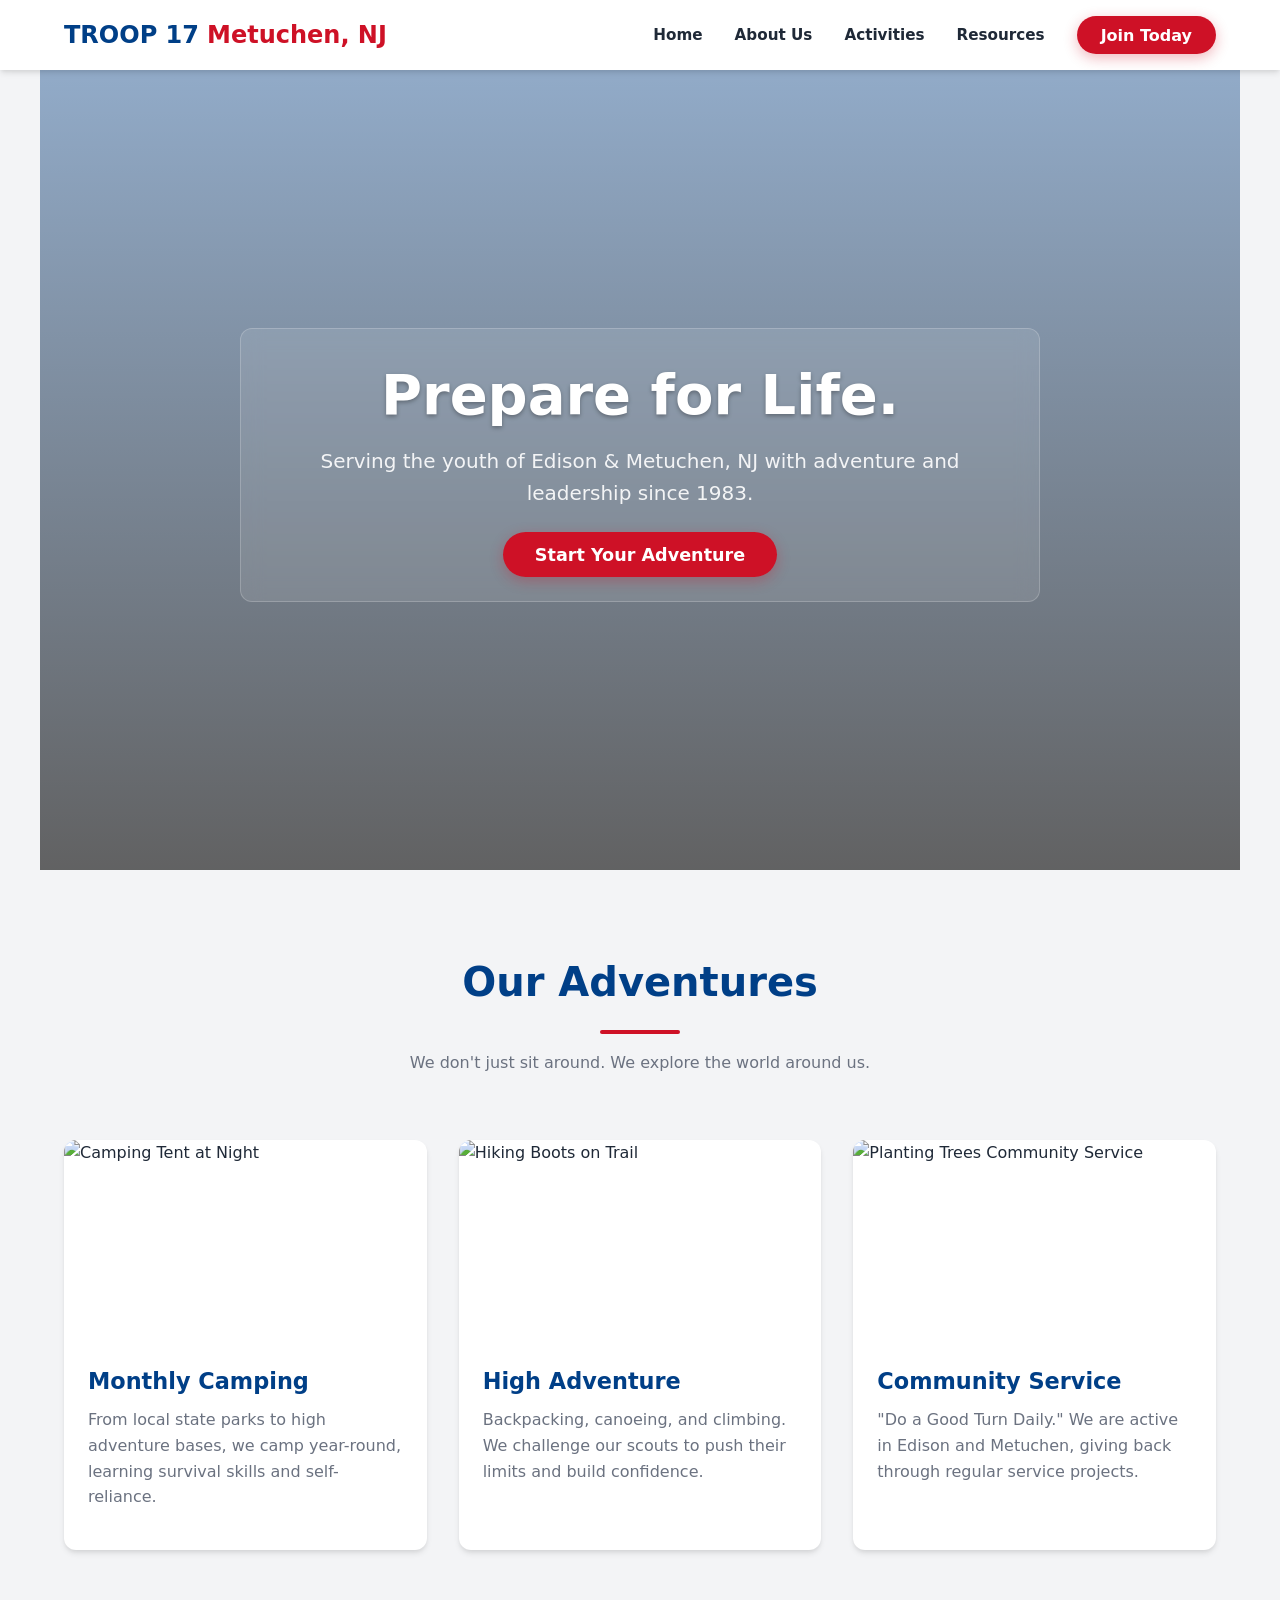
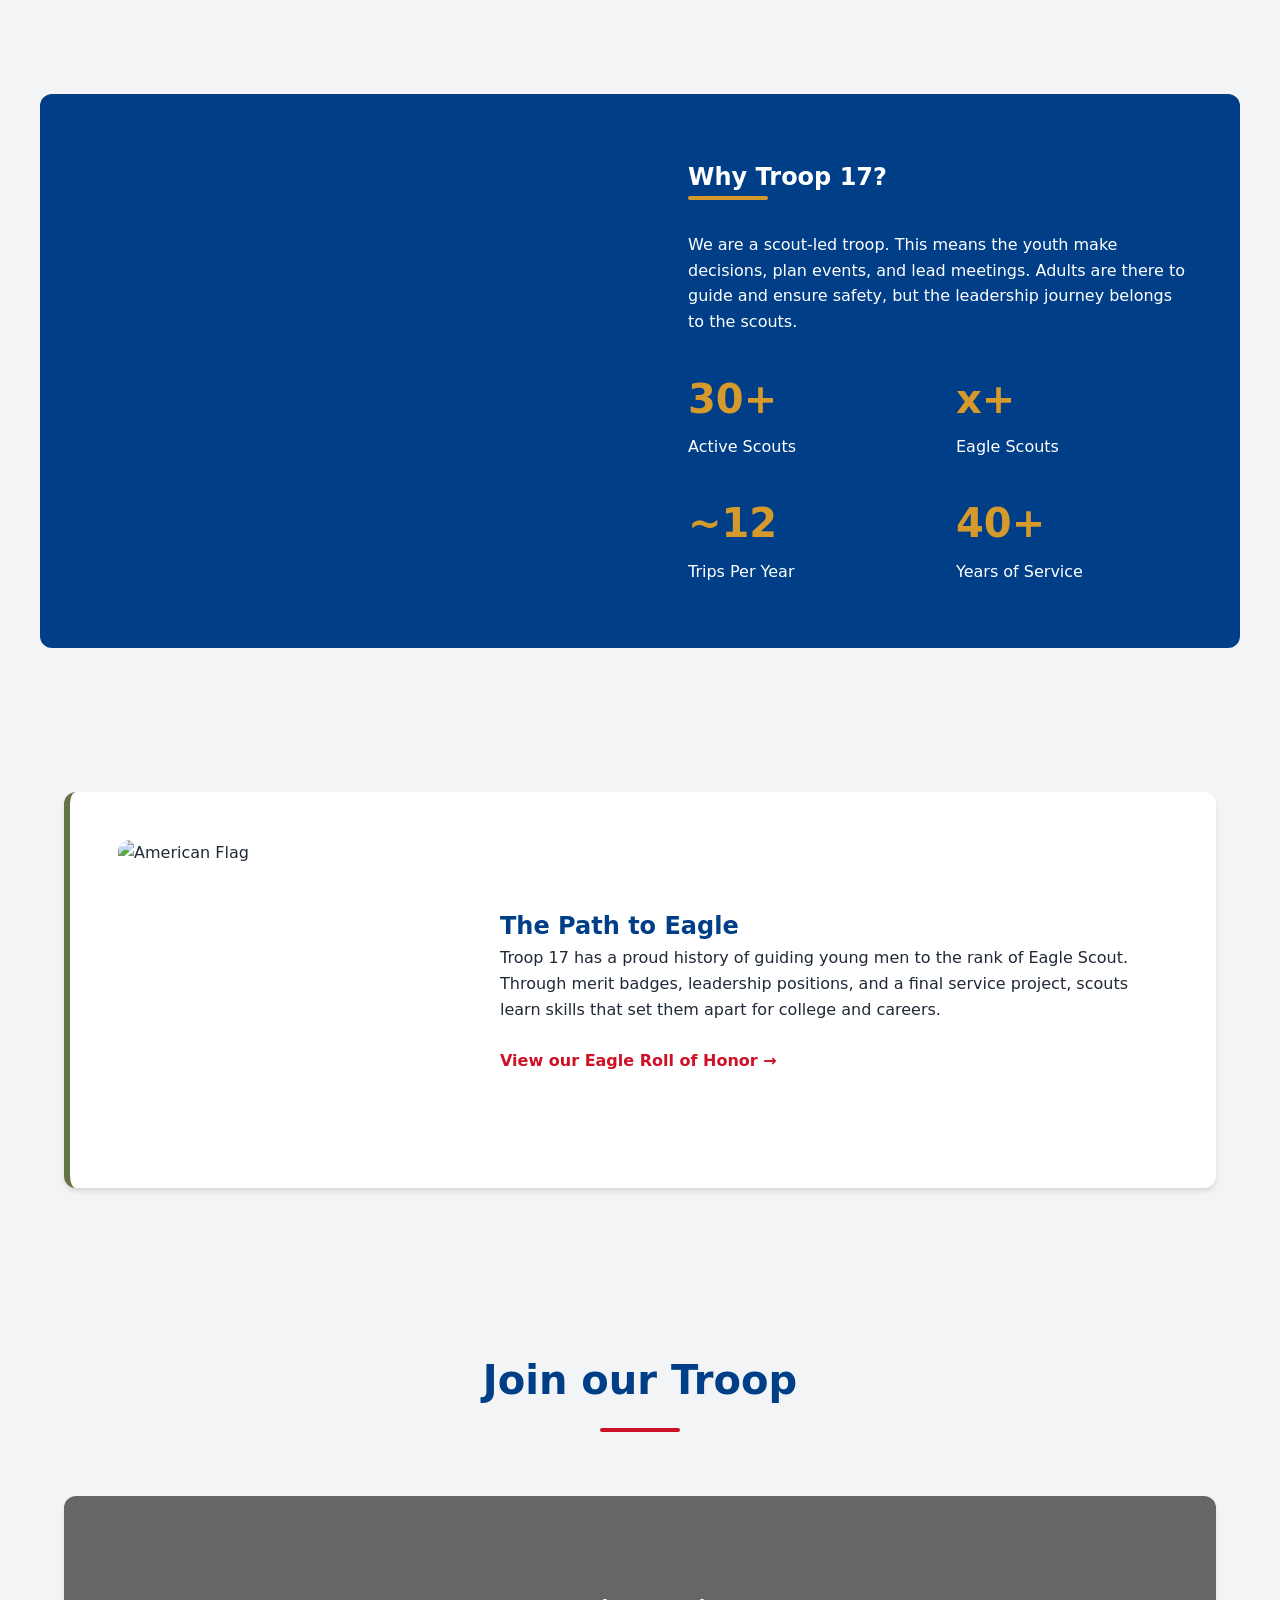
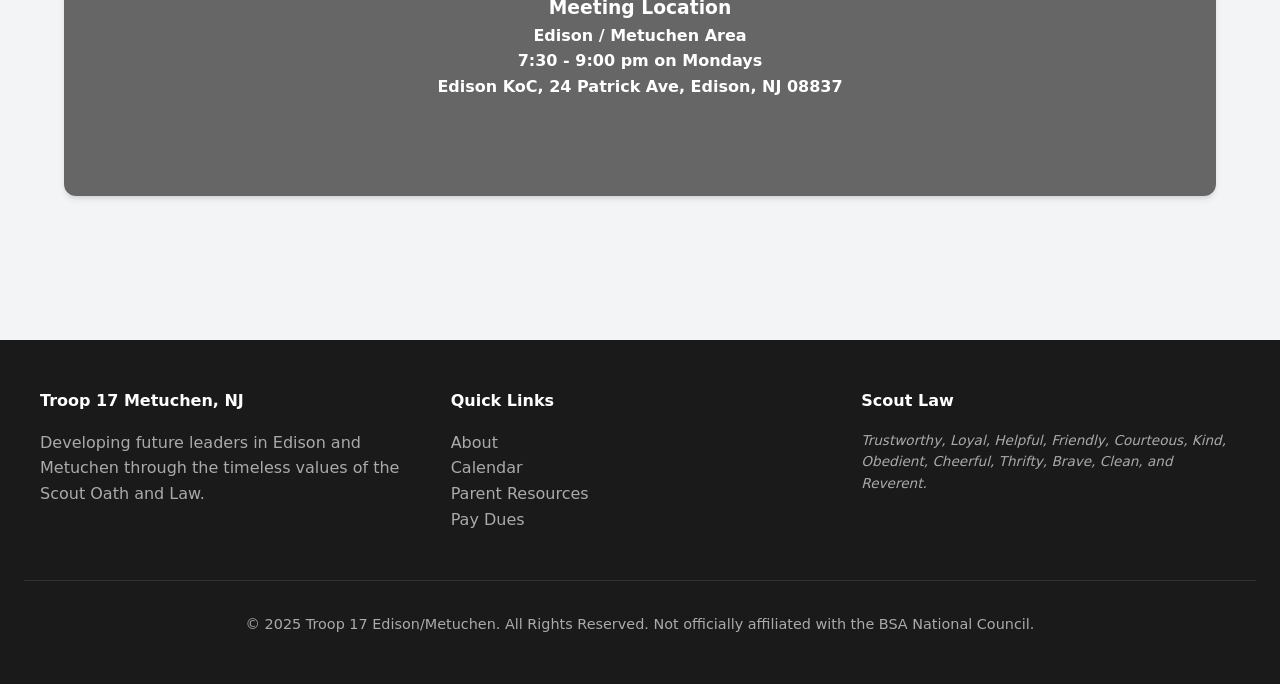
==== index.html @ 7ee34cc2 "Update index.html" ====
<!DOCTYPE html>
<html lang="en">
<head>
    <meta charset="UTF-8">
    <meta name="viewport" content="width=device-width, initial-scale=1.0">
    <title>Troop 17 Edison/Metuchen | Scouts BSA</title>
    <style>
        /* --- CSS VARIABLES & THEME --- */
        :root {
            --bsa-red: #CE1126;
            --bsa-navy: #003F87;
            --bsa-olive: #657246;
            --bsa-gold: #D69A2C;
            --text-dark: #1f2937;
            --text-light: #6b7280;
            --bg-light: #f3f4f6;
            --white: #ffffff;
            --shadow: 0 4px 6px -1px rgba(0, 0, 0, 0.1), 0 2px 4px -1px rgba(0, 0, 0, 0.06);
            --radius: 0.75rem;
        }

        /* --- RESET & BASE STYLES --- */
        * {
            margin: 0;
            padding: 0;
            box-sizing: border-box;
        }

        body {
            font-family: 'Segoe UI', system-ui, -apple-system, sans-serif;
            line-height: 1.6;
            color: var(--text-dark);
            background-color: var(--bg-light);
            scroll-behavior: smooth;
        }

        a { text-decoration: none; color: inherit; transition: 0.3s; }
        ul { list-style: none; }
        img { width: 100%; display: block; object-fit: cover; }

        /* --- NAVIGATION --- */
        header {
            background-color: var(--white);
            box-shadow: var(--shadow);
            position: fixed;
            width: 100%;
            top: 0;
            z-index: 1000;
        }

        .navbar {
            max-width: 1200px;
            margin: 0 auto;
            padding: 1rem 1.5rem;
            display: flex;
            justify-content: space-between;
            align-items: center;
        }

        .logo {
            font-size: 1.5rem;
            font-weight: 800;
            color: var(--bsa-navy);
            display: flex;
            align-items: center;
            gap: 0.5rem;
        }

        .logo span { color: var(--bsa-red); }

        .nav-menu {
            display: flex;
            gap: 2rem;
            align-items: center;
        }

        .nav-link {
            font-weight: 600;
            color: var(--text-dark);
            font-size: 0.95rem;
        }

        .nav-link:hover { color: var(--bsa-red); }

        .btn-primary {
            background-color: var(--bsa-red);
            color: white;
            padding: 0.6rem 1.5rem;
            border-radius: 50px;
            font-weight: 600;
            box-shadow: 0 4px 14px rgba(206, 17, 38, 0.3);
        }

        .btn-primary:hover {
            background-color: #a30d1e;
            transform: translateY(-2px);
        }

        .hamburger {
            display: none;
            cursor: pointer;
        }

        .bar {
            display: block;
            width: 25px;
            height: 3px;
            margin: 5px auto;
            background-color: var(--text-dark);
            transition: all 0.3s ease-in-out;
        }

        /* --- HERO SECTION --- */
        .hero {
            position: relative;
            height: 90vh;
            min-height: 600px;
            /* High quality Unsplash image: Camping/Outdoors */
            background: linear-gradient(rgba(0, 63, 135, 0.4), rgba(0, 0, 0, 0.6)), url('https://images.unsplash.com/photo-1478131143081-80f7f84ca84d?ixlib=rb-4.0.3&auto=format&fit=crop&w=2070&q=80');
            background-size: cover;
            background-position: center;
            display: flex;
            align-items: center;
            justify-content: center;
            text-align: center;
            color: white;
            margin-top: 60px;
        }

        .hero-content {
            max-width: 800px;
            padding: 2rem;
            /* Glassmorphism effect */
            background: rgba(255, 255, 255, 0.1);
            backdrop-filter: blur(10px);
            border-radius: var(--radius);
            border: 1px solid rgba(255, 255, 255, 0.2);
        }

        .hero-title {
            font-size: 3.5rem;
            font-weight: 800;
            margin-bottom: 1rem;
            line-height: 1.2;
            text-shadow: 0 2px 4px rgba(0,0,0,0.3);
        }

        .hero-subtitle {
            font-size: 1.25rem;
            margin-bottom: 2rem;
            opacity: 0.9;
        }

        /* --- SECTIONS GENERAL --- */
        section {
            padding: 5rem 1.5rem;
            max-width: 1200px;
            margin: 0 auto;
        }

        .section-header {
            text-align: center;
            margin-bottom: 4rem;
        }

        .section-header h2 {
            font-size: 2.5rem;
            color: var(--bsa-navy);
            margin-bottom: 1rem;
        }

        .divider {
            height: 4px;
            width: 80px;
            background: var(--bsa-red);
            margin: 0 auto;
            border-radius: 2px;
        }

        /* --- THREE PILLARS (Grid with Images) --- */
        .pillars-grid {
            display: grid;
            grid-template-columns: repeat(auto-fit, minmax(300px, 1fr));
            gap: 2rem;
        }

        .card {
            background: var(--white);
            border-radius: var(--radius);
            overflow: hidden;
            box-shadow: var(--shadow);
            transition: transform 0.3s ease;
            height: 100%;
            display: flex;
            flex-direction: column;
        }

        .card:hover {
            transform: translateY(-5px);
            box-shadow: 0 10px 15px -3px rgba(0, 0, 0, 0.1);
        }

        .card-image {
            height: 200px;
            overflow: hidden;
        }

        .card-image img {
            transition: transform 0.5s ease;
        }

        .card:hover .card-image img {
            transform: scale(1.05);
        }

        .card-content {
            padding: 1.5rem;
            flex-grow: 1;
            display: flex;
            flex-direction: column;
        }

        .card h3 {
            color: var(--bsa-navy);
            margin-bottom: 0.5rem;
            font-size: 1.4rem;
        }

        .card p {
            color: var(--text-light);
            margin-bottom: 1rem;
        }

        /* --- ABOUT / STATS SECTION --- */
        .about-section {
            background-color: var(--bsa-navy);
            color: white;
            border-radius: var(--radius);
            margin: 4rem auto;
            overflow: hidden;
            display: grid;
            grid-template-columns: 1fr 1fr;
        }

        .about-content {
            padding: 4rem 3rem;
            display: flex;
            flex-direction: column;
            justify-content: center;
        }

        .about-image {
            /* Image: Scouts Group/Hiking */
            background: url('https://images.unsplash.com/photo-1517164850305-99a3e65bb47e?ixlib=rb-4.0.3&auto=format&fit=crop&w=1000&q=80') center/cover;
            min-height: 400px;
        }

        .stat-grid {
            display: grid;
            grid-template-columns: 1fr 1fr;
            gap: 2rem;
            margin-top: 2rem;
        }

        .stat-item h4 {
            font-size: 2.5rem;
            color: var(--bsa-gold);
            margin-bottom: 0.2rem;
        }

        /* --- EAGLE SCOUT & RANK --- */
        .rank-container {
            display: grid;
            grid-template-columns: 1fr 2fr;
            gap: 3rem;
            align-items: center;
            background: white;
            padding: 3rem;
            border-radius: var(--radius);
            box-shadow: var(--shadow);
            border-left: 6px solid var(--bsa-olive);
        }

        .rank-icon img {
            /* Image: American Flag / Badge context */
            width: 100%;
            height: 300px;
            border-radius: var(--radius);
            object-fit: cover;
        }

        /* --- CONTACT SECTION --- */
        .contact-wrapper {
            background: white;
            border-radius: var(--radius);
            box-shadow: var(--shadow);
            overflow: hidden;
        }

        .contact-map {
            width: 100%;
            height: 300px;
            background-color: #ddd;
            display: flex;
            align-items: center;
            justify-content: center;
            color: #666;
            font-weight: bold;
            background: url('https://images.unsplash.com/photo-1524661135-423995f22d0b?ixlib=rb-4.0.3&auto=format&fit=crop&w=1774&q=80') center/cover;
            position: relative;
        }
        
        .map-overlay {
            background: rgba(0,0,0,0.6);
            width: 100%;
            height: 100%;
            display: flex;
            align-items: center;
            justify-content: center;
            color: white;
            flex-direction: column;
        }

        .contact-form {
            padding: 3rem;
        }

        .form-group {
            margin-bottom: 1.5rem;
        }

        .form-group label {
            display: block;
            margin-bottom: 0.5rem;
            font-weight: 600;
        }

        .form-control {
            width: 100%;
            padding: 0.8rem;
            border: 1px solid #ddd;
            border-radius: 6px;
            font-size: 1rem;
        }

        /* --- FOOTER --- */
        footer {
            background-color: #1a1a1a;
            color: #aaa;
            padding: 3rem 1.5rem;
            margin-top: 4rem;
        }

        .footer-content {
            max-width: 1200px;
            margin: 0 auto;
            display: grid;
            grid-template-columns: repeat(auto-fit, minmax(200px, 1fr));
            gap: 2rem;
        }

        .footer-col h4 {
            color: white;
            margin-bottom: 1rem;
        }

        .footer-bottom {
            text-align: center;
            margin-top: 3rem;
            padding-top: 2rem;
            border-top: 1px solid #333;
            font-size: 0.9rem;
        }

        /* --- RESPONSIVE --- */
        @media (max-width: 768px) {
            .hamburger { display: block; z-index: 1001; }
            .hamburger.active .bar:nth-child(2) { opacity: 0; }
            .hamburger.active .bar:nth-child(1) { transform: translateY(8px) rotate(45deg); }
            .hamburger.active .bar:nth-child(3) { transform: translateY(-8px) rotate(-45deg); }

            .nav-menu {
                position: fixed;
                left: -100%;
                top: 0;
                flex-direction: column;
                background-color: white;
                width: 100%;
                height: 100vh;
                padding-top: 5rem;
                transition: 0.3s;
                box-shadow: 0 0 10px rgba(0,0,0,0.1);
            }

            .nav-menu.active { left: 0; }
            
            .hero-title { font-size: 2.5rem; }
            .about-section { grid-template-columns: 1fr; }
            .about-image { height: 250px; min-height: auto; }
            .rank-container { grid-template-columns: 1fr; }
            .rank-icon img { height: 200px; }
        }
    </style>
</head>
<body>

    <!-- NAVIGATION -->
    <header>
        <nav class="navbar">
            <a href="#" class="logo">TROOP 17 <span>Metuchen, NJ</span></a>
            
            <ul class="nav-menu">
                <li><a href="#home" class="nav-link">Home</a></li>
                <li><a href="#about" class="nav-link">About Us</a></li>
                <li><a href="#activities" class="nav-link">Activities</a></li>
                <li><a href="#resources" class="nav-link">Resources</a></li>
                <li><a href="#contact" class="btn-primary">Join Today</a></li>
            </ul>

            <div class="hamburger">
                <span class="bar"></span>
                <span class="bar"></span>
                <span class="bar"></span>
            </div>
        </nav>
    </header>

    <!-- HERO SECTION -->
    <section id="home" class="hero">
        <div class="hero-content">
            <h1 class="hero-title">Prepare for Life.</h1>
            <p class="hero-subtitle">Serving the youth of Edison & Metuchen, NJ with adventure and leadership since 1983.</p>
            <a href="#contact" class="btn-primary" style="font-size: 1.1rem; padding: 0.8rem 2rem;">Start Your Adventure</a>
        </div>
    </section>

    <!-- WHAT WE DO (Cards with Real Images) -->
    <section id="activities">
        <div class="section-header">
            <h2>Our Adventures</h2>
            <div class="divider"></div>
            <p style="margin-top: 1rem; color: var(--text-light);">We don't just sit around. We explore the world around us.</p>
        </div>

        <div class="pillars-grid">
            <!-- Card 1: Camping -->
            <div class="card">
                <div class="card-image">
                    <img src="https://images.unsplash.com/photo-1523987355523-c7b5b0dd90a7?ixlib=rb-4.0.3&auto=format&fit=crop&w=800&q=80" alt="Camping Tent at Night">
                </div>
                <div class="card-content">
                    <h3>Monthly Camping</h3>
                    <p>From local state parks to high adventure bases, we camp year-round, learning survival skills and self-reliance.</p>
                </div>
            </div>

            <!-- Card 2: Hiking/Outdoors -->
            <div class="card">
                <div class="card-image">
                    <img src="https://images.unsplash.com/photo-1551632811-561732d1e306?ixlib=rb-4.0.3&auto=format&fit=crop&w=800&q=80" alt="Hiking Boots on Trail">
                </div>
                <div class="card-content">
                    <h3>High Adventure</h3>
                    <p>Backpacking, canoeing, and climbing. We challenge our scouts to push their limits and build confidence.</p>
                </div>
            </div>

            <!-- Card 3: Service -->
            <div class="card">
                <div class="card-image">
                    <img src="https://images.unsplash.com/photo-1593113598332-cd288d649433?ixlib=rb-4.0.3&auto=format&fit=crop&w=800&q=80" alt="Planting Trees Community Service">
                </div>
                <div class="card-content">
                    <h3>Community Service</h3>
                    <p>"Do a Good Turn Daily." We are active in Edison and Metuchen, giving back through regular service projects.</p>
                </div>
            </div>
        </div>
    </section>

    <!-- ABOUT / STATS -->
    <section id="about" style="padding: 0;">
        <div class="about-section">
            <div class="about-image"></div>
            <div class="about-content">
                <h2>Why Troop 17?</h2>
                <div class="divider" style="margin: 0 0 2rem 0; background: var(--bsa-gold);"></div>
                <p>We are a scout-led troop. This means the youth make decisions, plan events, and lead meetings. Adults are there to guide and ensure safety, but the leadership journey belongs to the scouts.</p>
                
                <div class="stat-grid">
                    <div class="stat-item">
                        <h4>30+</h4>
                        <p>Active Scouts</p>
                    </div>
                    <div class="stat-item">
                        <h4>x+</h4>
                        <p>Eagle Scouts</p>
                    </div>
                    <div class="stat-item">
                        <h4>~12</h4>
                        <p>Trips Per Year</p>
                    </div>
                    <div class="stat-item">
                        <h4>40+</h4>
                        <p>Years of Service</p>
                    </div>
                </div>
            </div>
        </div>
    </section>

    <!-- EAGLE SCOUT & ADVANCEMENT -->
    <section id="advancement">
        <div class="rank-container">
            <div class="rank-icon">
                <img src="https://images.unsplash.com/photo-1574096079513-d82599602950?ixlib=rb-4.0.3&auto=format&fit=crop&w=800&q=80" alt="American Flag">
            </div>
            <div>
                <h2 style="color: var(--bsa-navy);">The Path to Eagle</h2>
                <p>Troop 17 has a proud history of guiding young men to the rank of Eagle Scout. Through merit badges, leadership positions, and a final service project, scouts learn skills that set them apart for college and careers.</p>
                <br>
                <a href="#" style="color: var(--bsa-red); font-weight: bold;">View our Eagle Roll of Honor &rarr;</a>
            </div>
        </div>
    </section>

    <!-- CONTACT SECTION -->
    <section id="contact">
        <div class="section-header">
            <h2>Join our  Troop</h2>
            <div class="divider"></div>
        </div>

        <div class="contact-wrapper">
            <div class="contact-map">
                <div class="map-overlay" style="text-align: center;">
                    <h3>Meeting Location</h3>
                    <p>Edison / Metuchen Area</p>
                    <p>7:30 - 9:00 pm on Mondays<br>Edison KoC, 24 Patrick Ave, Edison, NJ 08837</p>
                </div>
            </div>
            
            <!--<div class="contact-form">
                <h3 style="margin-bottom: 1.5rem; color: var(--bsa-navy);">Send us a Message</h3>
                <form onsubmit="event.preventDefault(); alert('In a real site, this would email the Scoutmaster!');">
                    <div class="form-group">
                        <label>Name</label>
                        <input type="text" class="form-control" placeholder="Parent or Guardian Name">
                    </div>
                    <div class="form-group">
                        <label>Email</label>
                        <input type="email" class="form-control" placeholder="your@email.com">
                    </div>
                    <div class="form-group">
                        <label>Message</label>
                        <textarea class="form-control" rows="4" placeholder="I'm interested in joining..."></textarea>
                    </div>
                    <button type="submit" class="btn-primary" style="width: 100%;">Send Message</button>
                </form>
            </div>-->
        </div>
    </section>

    <!-- FOOTER -->
    <footer>
        <div class="footer-content">
            <div class="footer-col">
                <h4>Troop 17 Metuchen, NJ</h4>
                <p>Developing future leaders in Edison and Metuchen through the timeless values of the Scout Oath and Law.</p>
            </div>
            <div class="footer-col">
                <h4>Quick Links</h4>
                <ul>
                    <li><a href="#about">About</a></li>
                    <li><a href="#activities">Calendar</a></li>
                    <li><a href="#">Parent Resources</a></li>
                    <li><a href="#">Pay Dues</a></li>
                </ul>
            </div>
            <div class="footer-col">
                <h4>Scout Law</h4>
                <p style="font-size: 0.85rem; font-style: italic;">Trustworthy, Loyal, Helpful, Friendly, Courteous, Kind, Obedient, Cheerful, Thrifty, Brave, Clean, and Reverent.</p>
            </div>
        </div>
        <div class="footer-bottom">
            <p>&copy; 2025 Troop 17 Edison/Metuchen. All Rights Reserved. Not officially affiliated with the BSA National Council.</p>
        </div>
    </footer>

    <!-- JAVASCRIPT -->
    <script>
        // Mobile Menu Toggle
        const hamburger = document.querySelector('.hamburger');
        const navMenu = document.querySelector('.nav-menu');

        hamburger.addEventListener('click', () => {
            hamburger.classList.toggle('active');
            navMenu.classList.toggle('active');
        });

        // Close menu when clicking a link
        document.querySelectorAll('.nav-link').forEach(n => n.addEventListener('click', () => {
            hamburger.classList.remove('active');
            navMenu.classList.remove('active');
        }));
    </script>
</body>
</html>
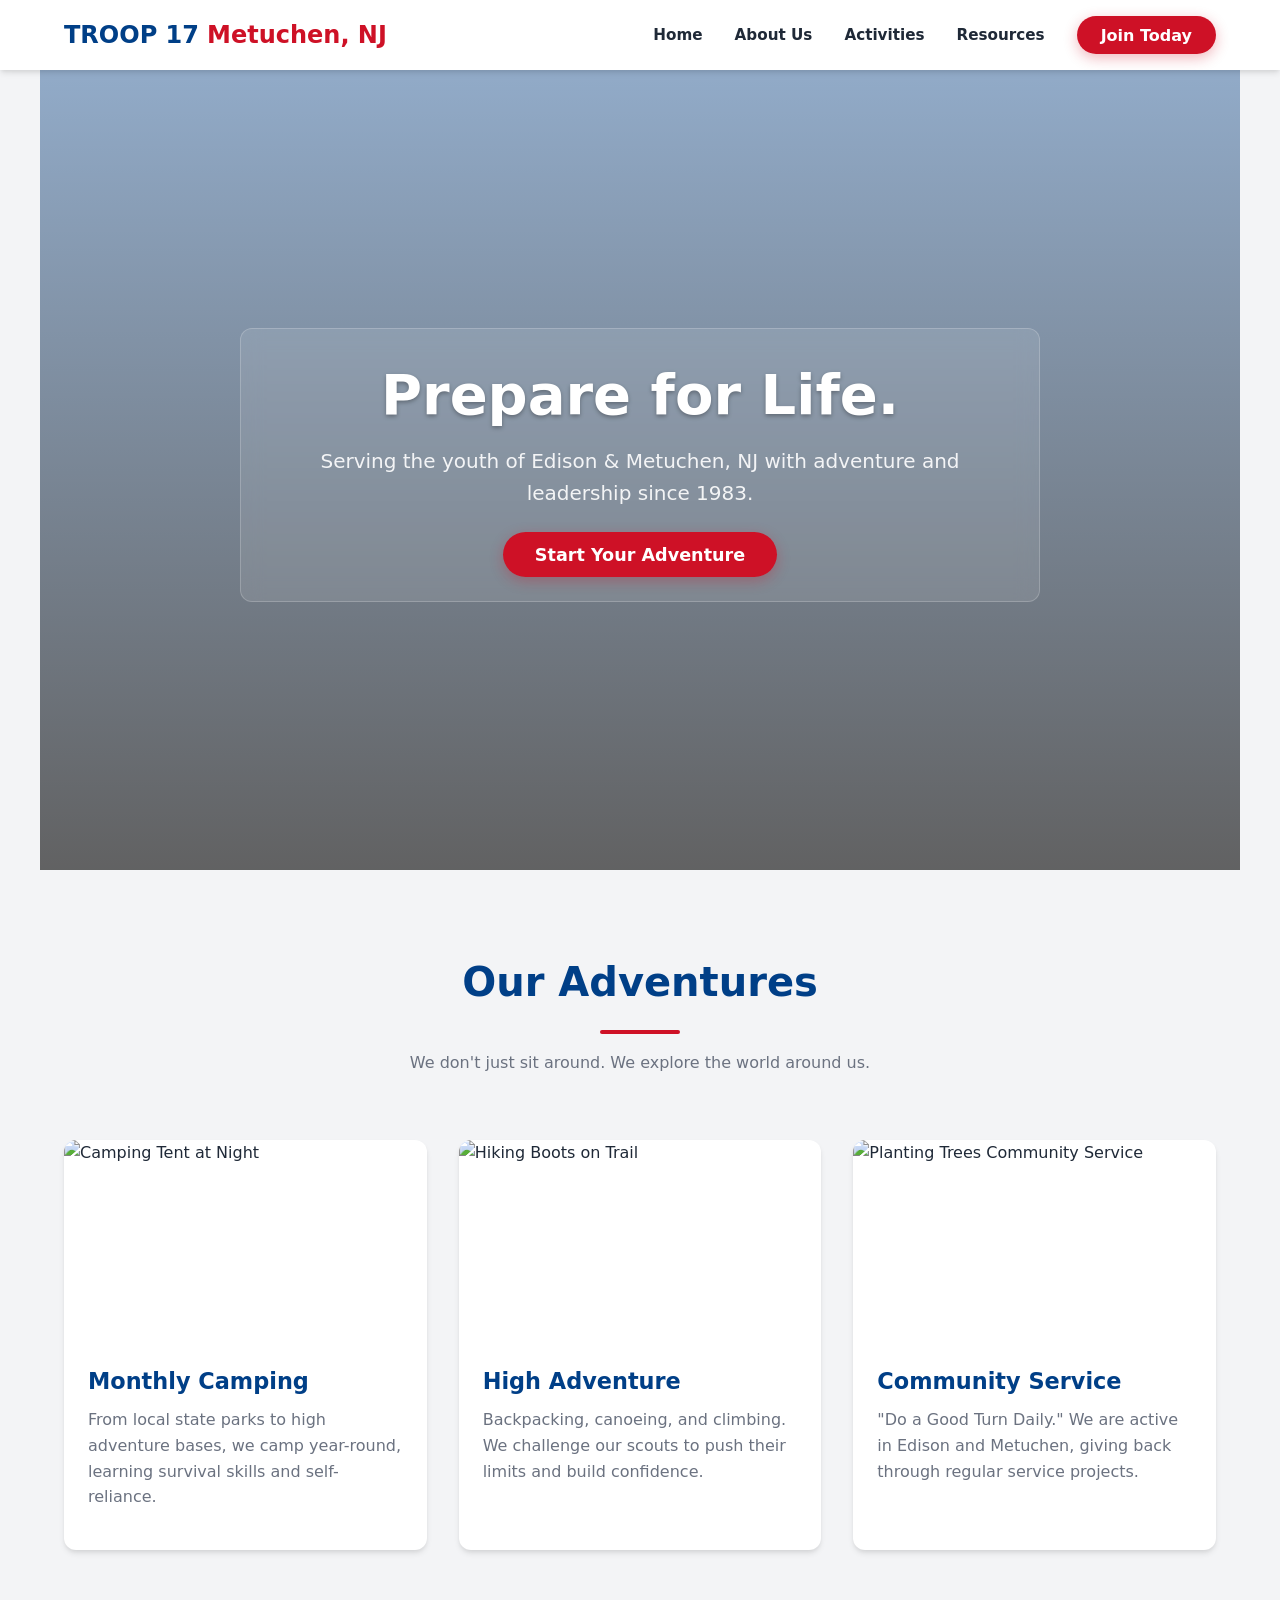
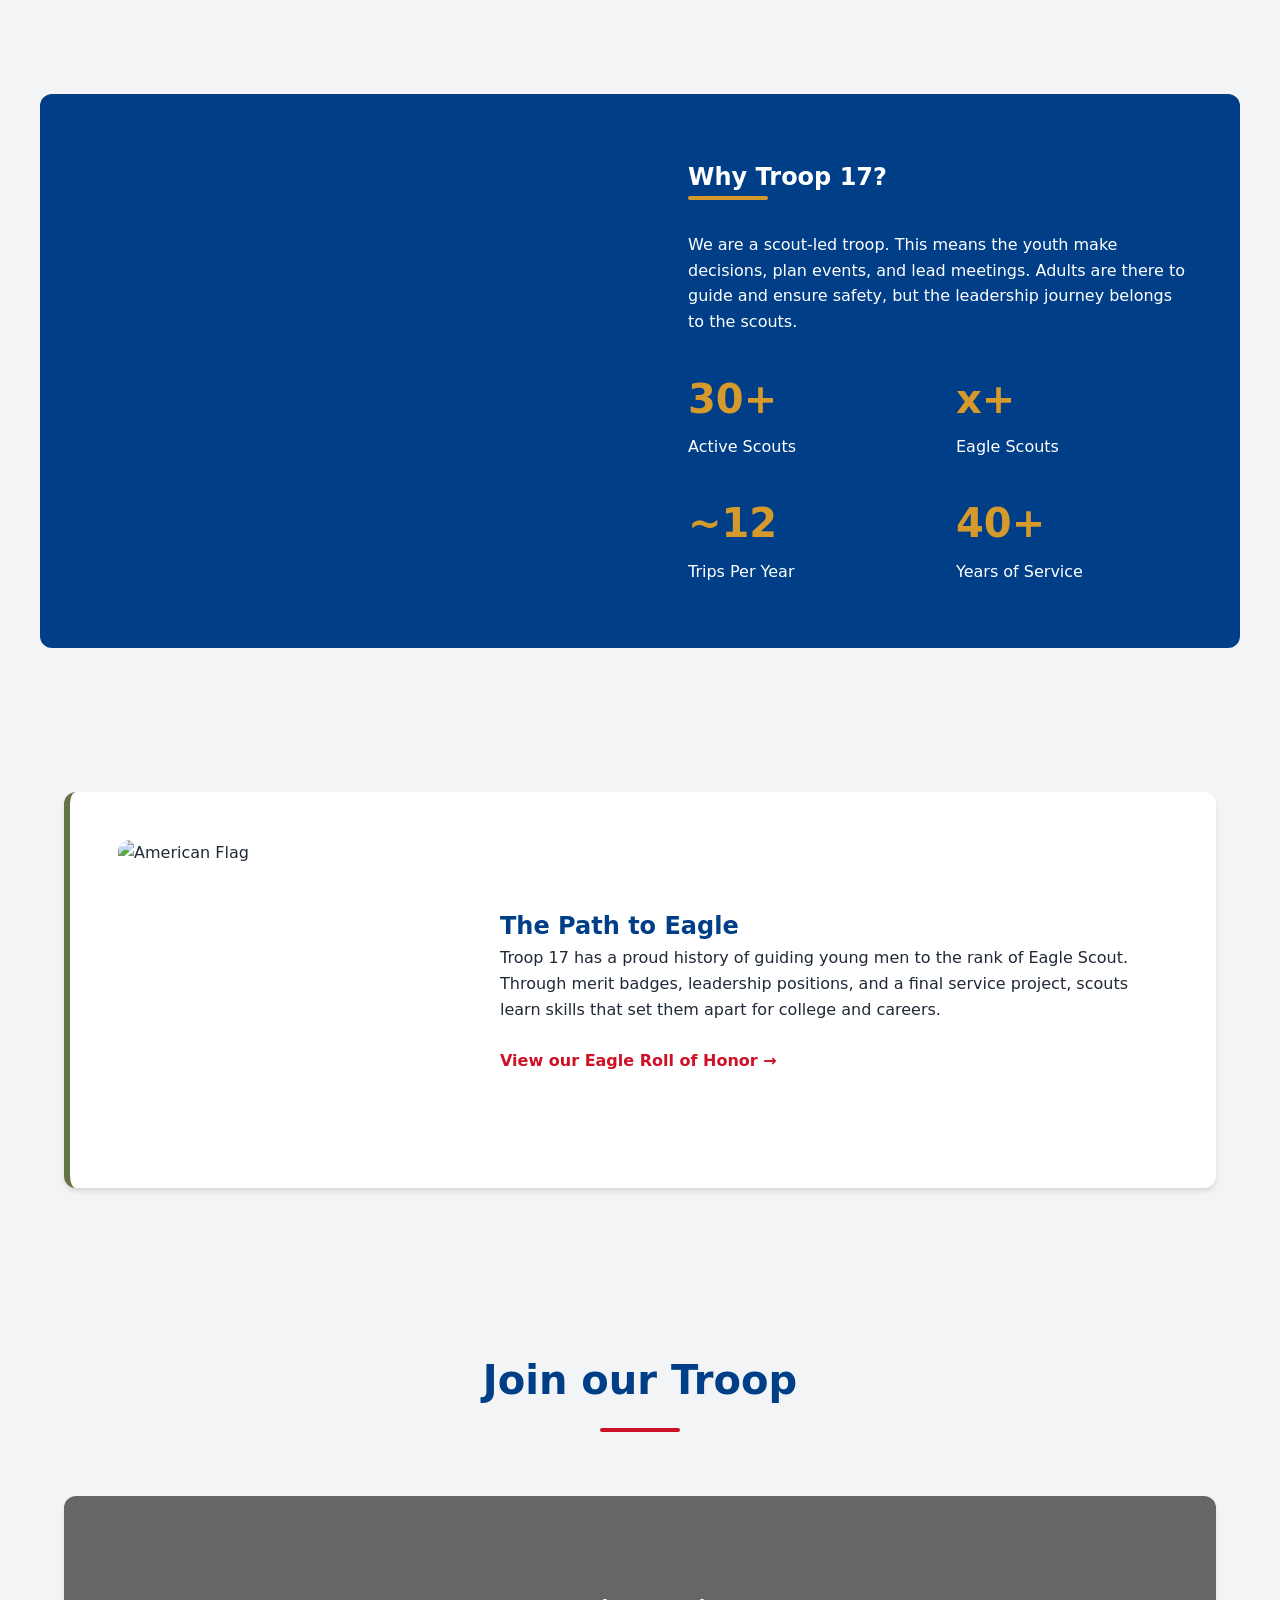
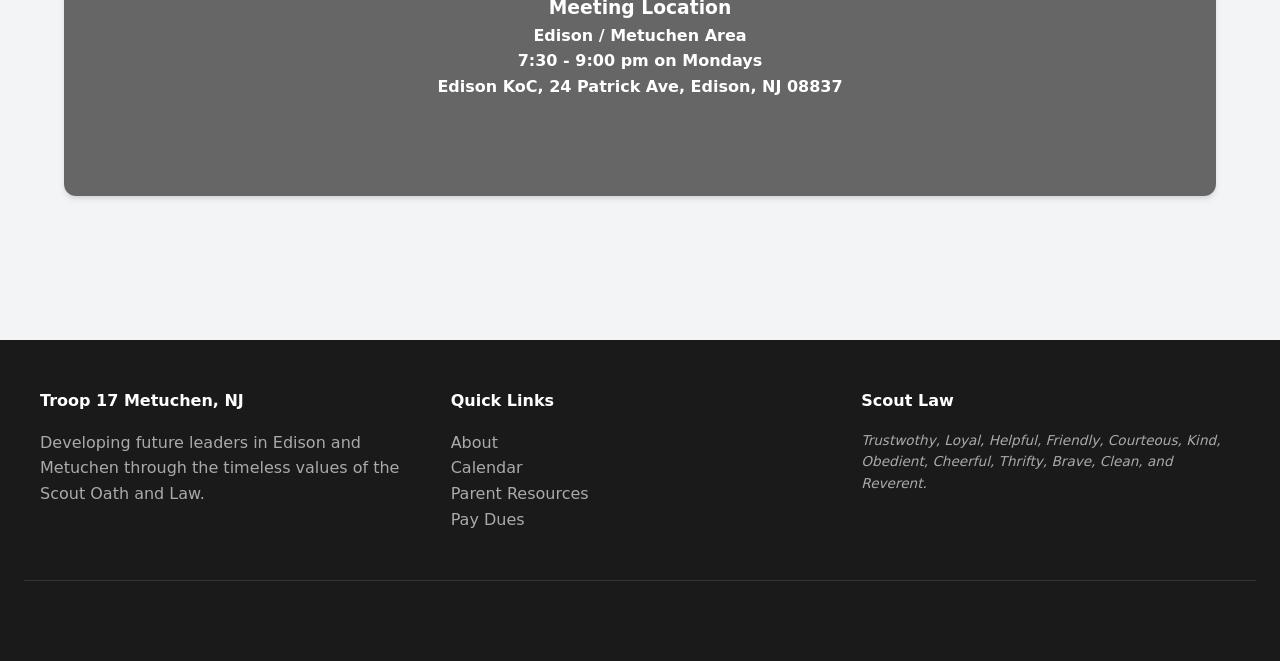
==== commit fafd53c9: "Update index.html" ====
--- a/index.html
+++ b/index.html
@@ -579,16 +579,16 @@
             </div>
             <div class="footer-col">
                 <h4>Scout Law</h4>
-                <p style="font-size: 0.85rem; font-style: italic;">Trustworthy, Loyal, Helpful, Friendly, Courteous, Kind, Obedient, Cheerful, Thrifty, Brave, Clean, and Reverent.</p>
+                <p style="font-size: 0.85rem; font-style: italic;">Trustwothy, Loyal, Helpful, Friendly, Courteous, Kind, Obedient, Cheerful, Thrifty, Brave, Clean, and Reverent.</p>
             </div>
         </div>
         <div class="footer-bottom">
-            <p>&copy; 2025 Troop 17 Edison/Metuchen. All Rights Reserved. Not officially affiliated with the BSA National Council.</p>
+            <!-- <p>&copy; 2025 Troop 17 Edison/Metuchen. All Rights Reserved. Not officially affiliated with the BSA National Council.</p> -->
         </div>
     </footer>
 
     <!-- JAVASCRIPT -->
-    <script>
+    <!--<script>
         // Mobile Menu Toggle
         const hamburger = document.querySelector('.hamburger');
         const navMenu = document.querySelector('.nav-menu');
@@ -603,6 +603,6 @@
             hamburger.classList.remove('active');
             navMenu.classList.remove('active');
         }));
-    </script>
+    </script> -->
 </body>
 </html>
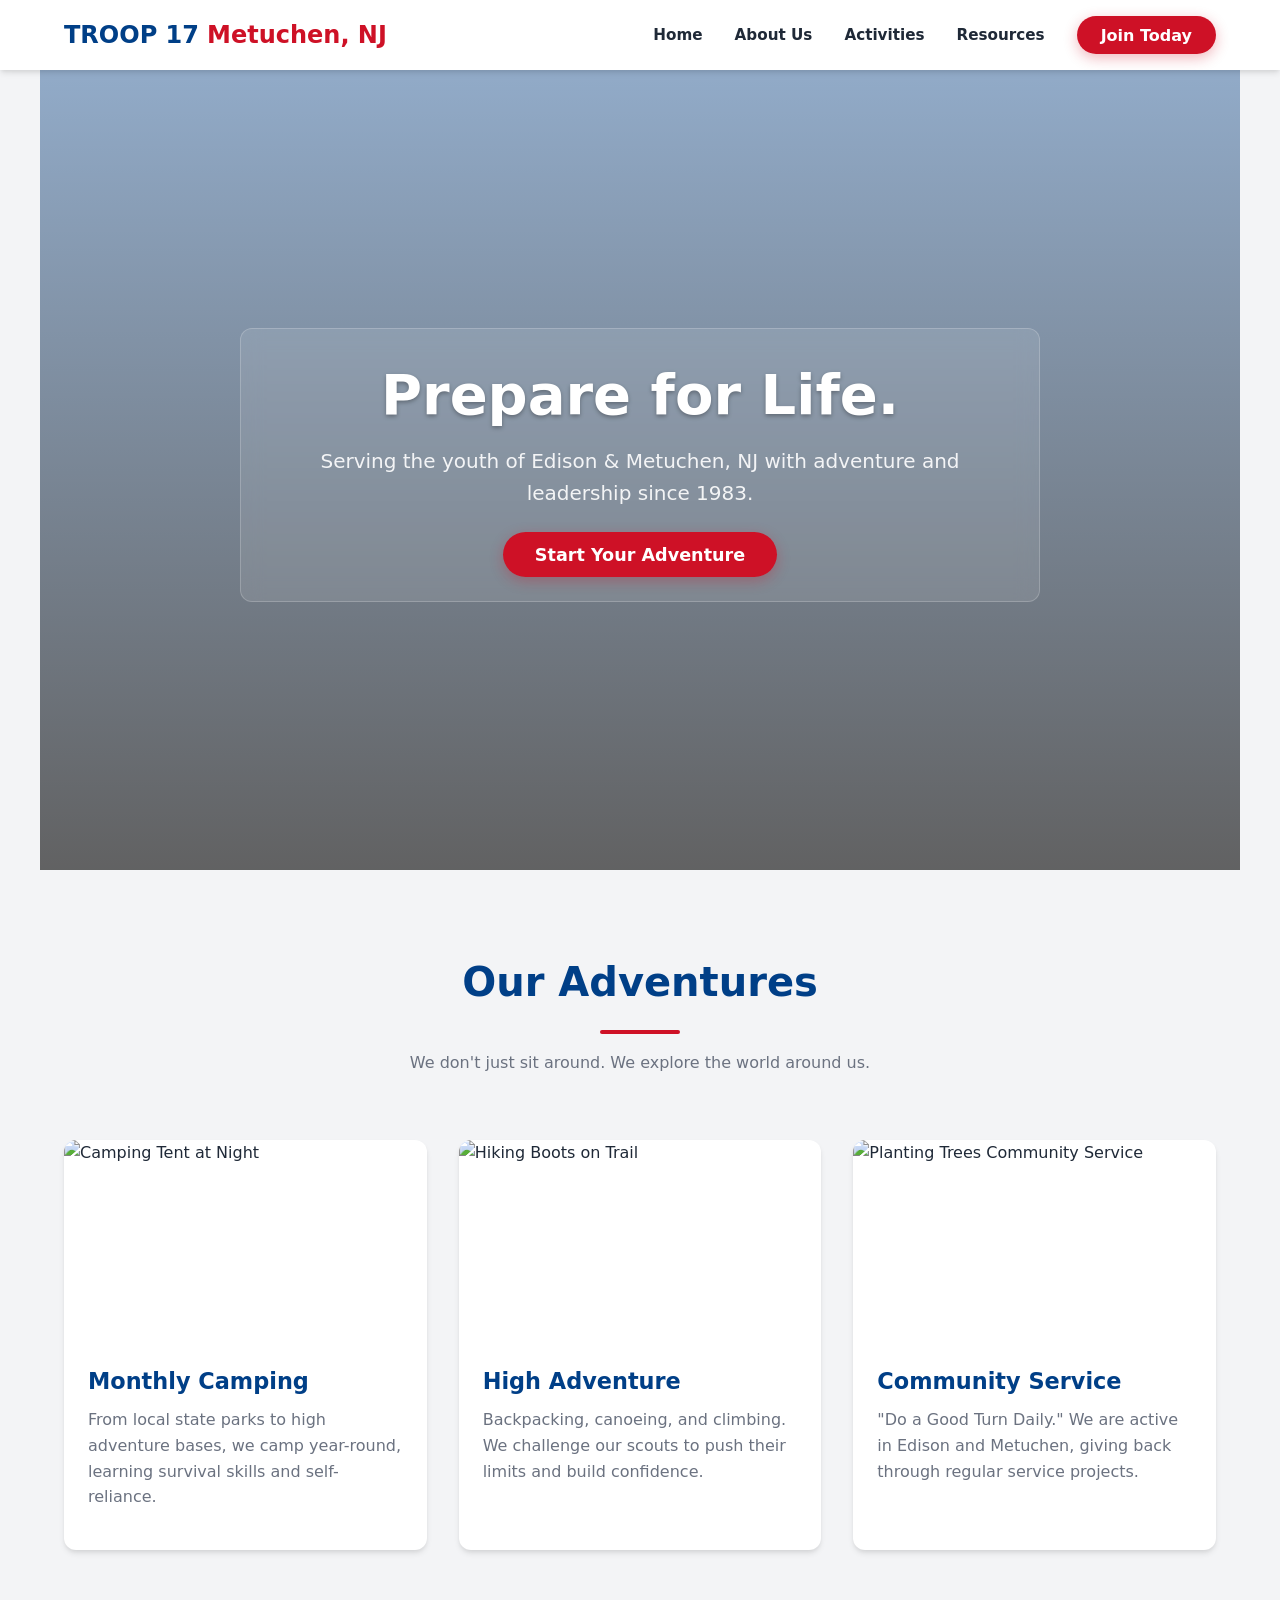
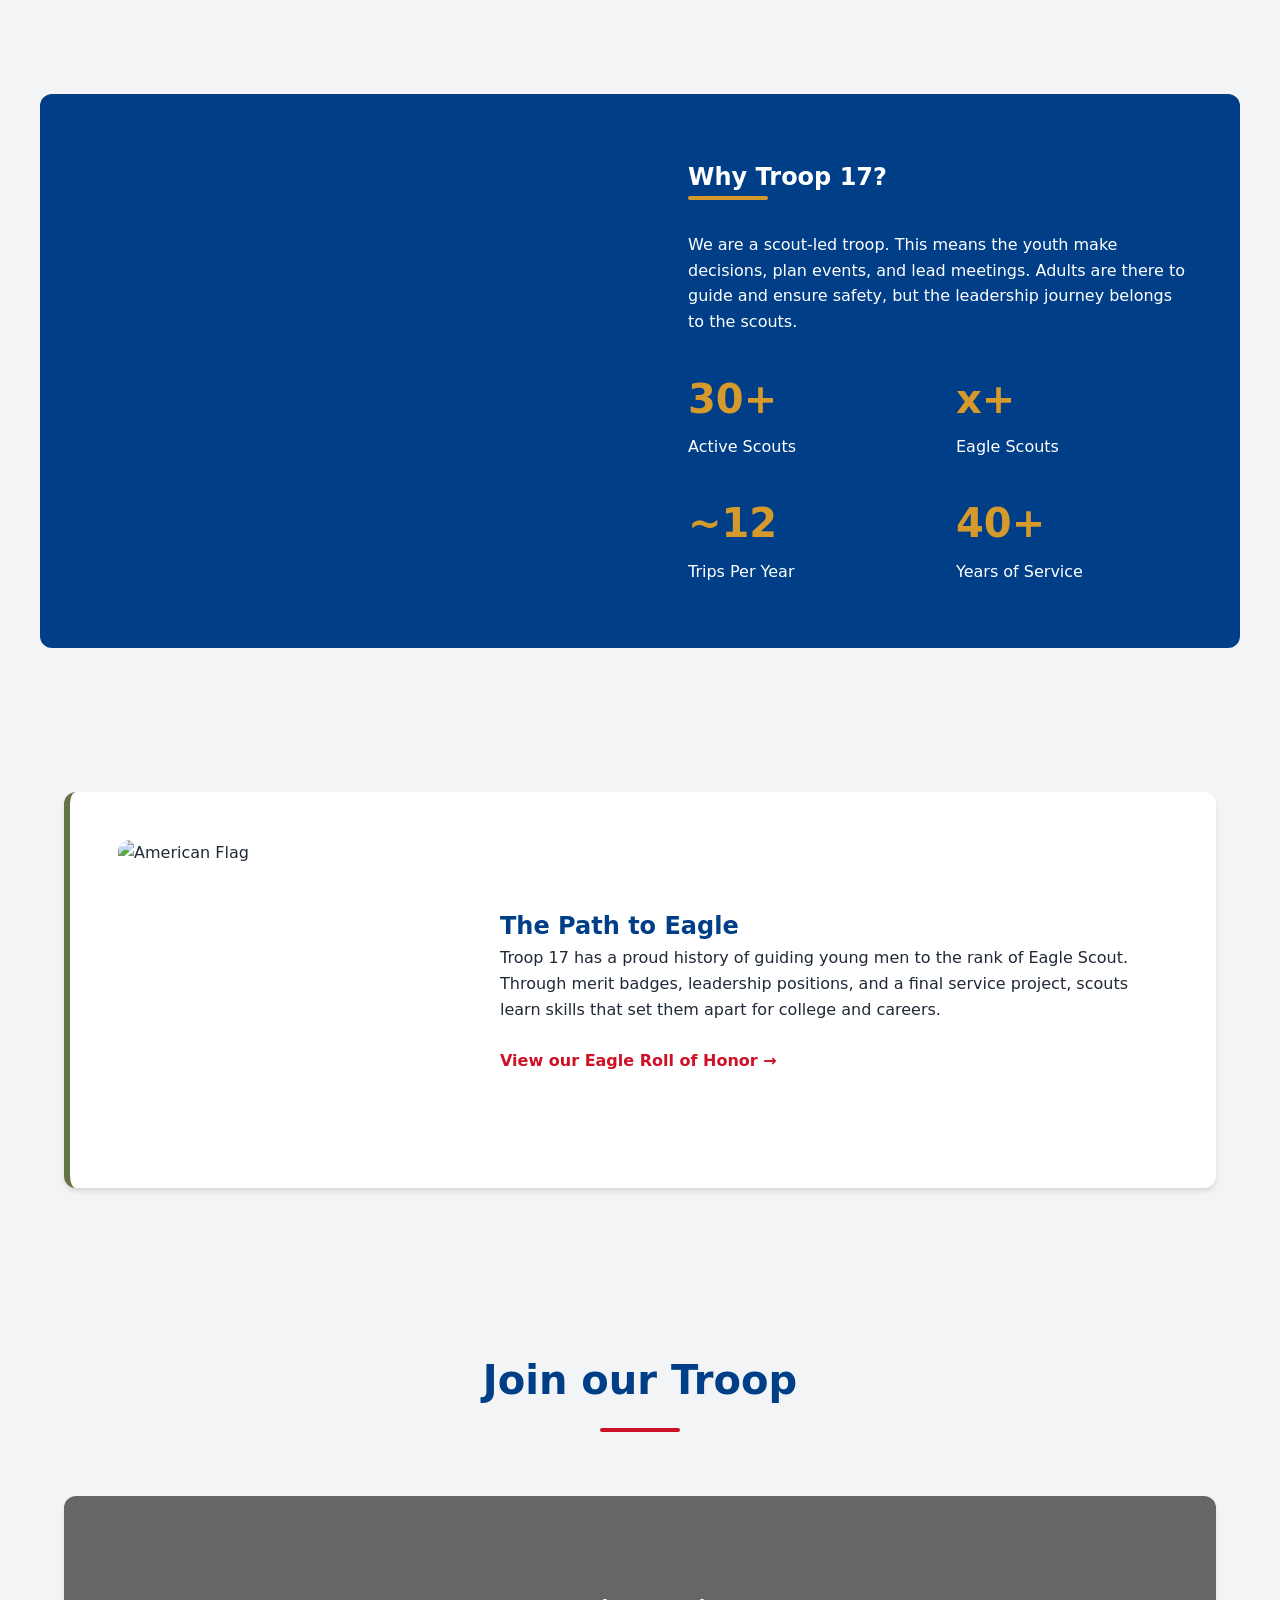
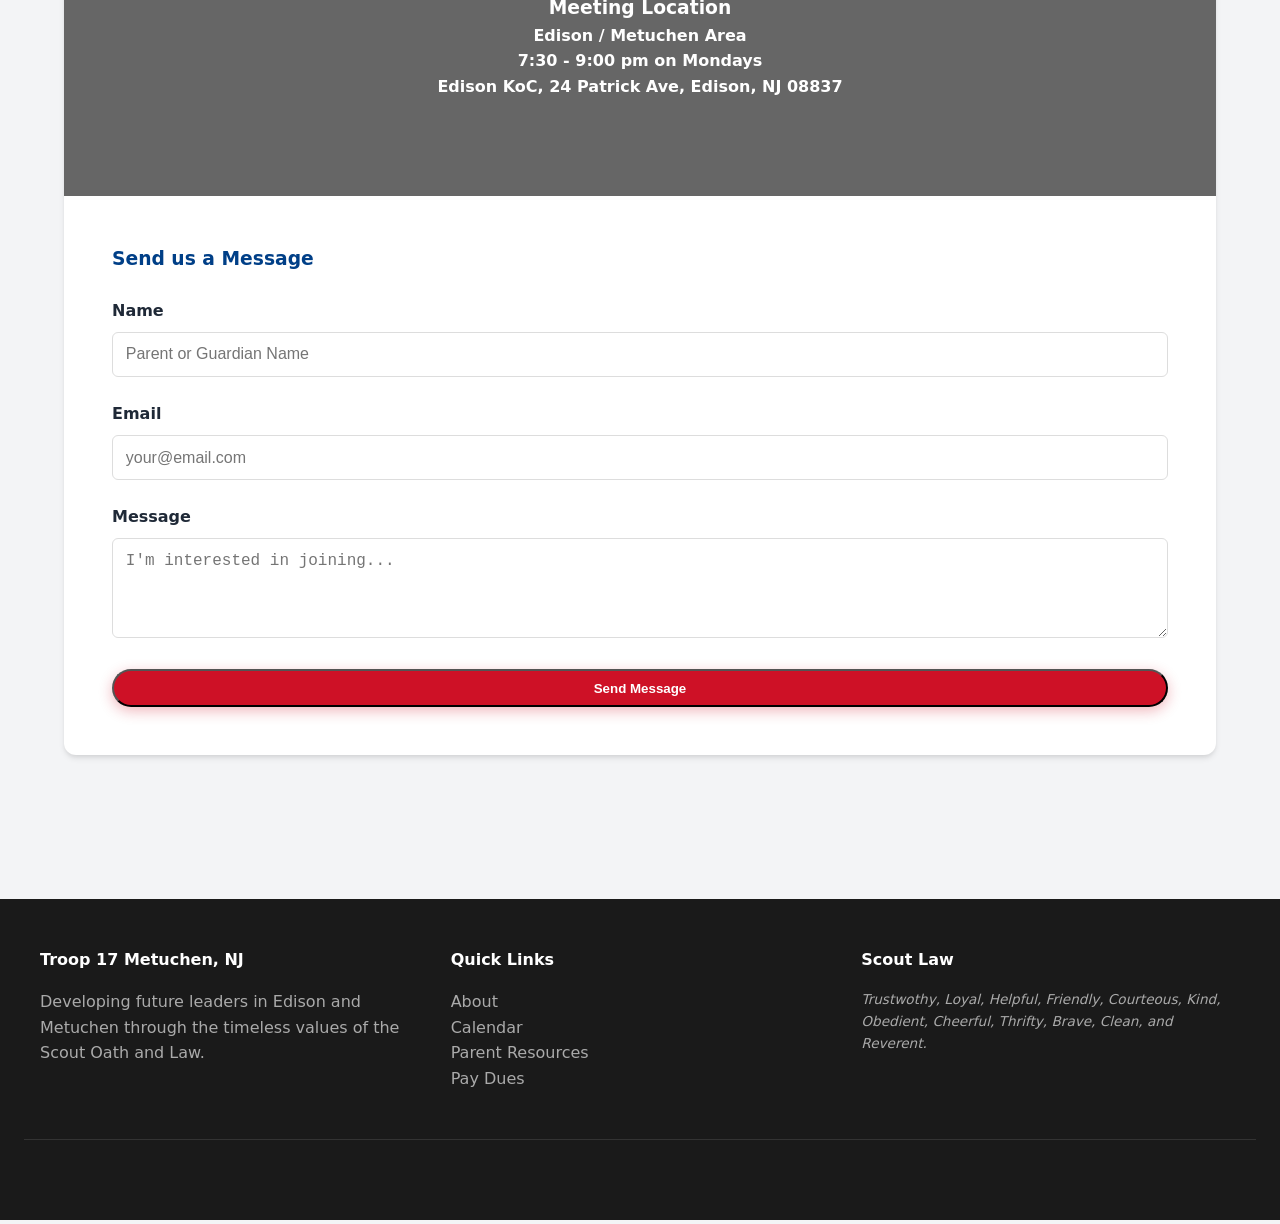
==== commit 36d3cad8: "Update index.html" ====
--- a/index.html
+++ b/index.html
@@ -5,7 +5,7 @@
     <meta name="viewport" content="width=device-width, initial-scale=1.0">
     <title>Troop 17 Edison/Metuchen | Scouts BSA</title>
     <style>
-        /* --- CSS VARIABLES & THEME --- */
+        /* --- CSS --- */
         :root {
             --bsa-red: #CE1126;
             --bsa-navy: #003F87;
@@ -540,7 +540,7 @@
                 </div>
             </div>
             
-            <!--<div class="contact-form">
+            <div class="contact-form">
                 <h3 style="margin-bottom: 1.5rem; color: var(--bsa-navy);">Send us a Message</h3>
                 <form onsubmit="event.preventDefault(); alert('In a real site, this would email the Scoutmaster!');">
                     <div class="form-group">
@@ -557,7 +557,7 @@
                     </div>
                     <button type="submit" class="btn-primary" style="width: 100%;">Send Message</button>
                 </form>
-            </div>-->
+            </div>
         </div>
     </section>
 
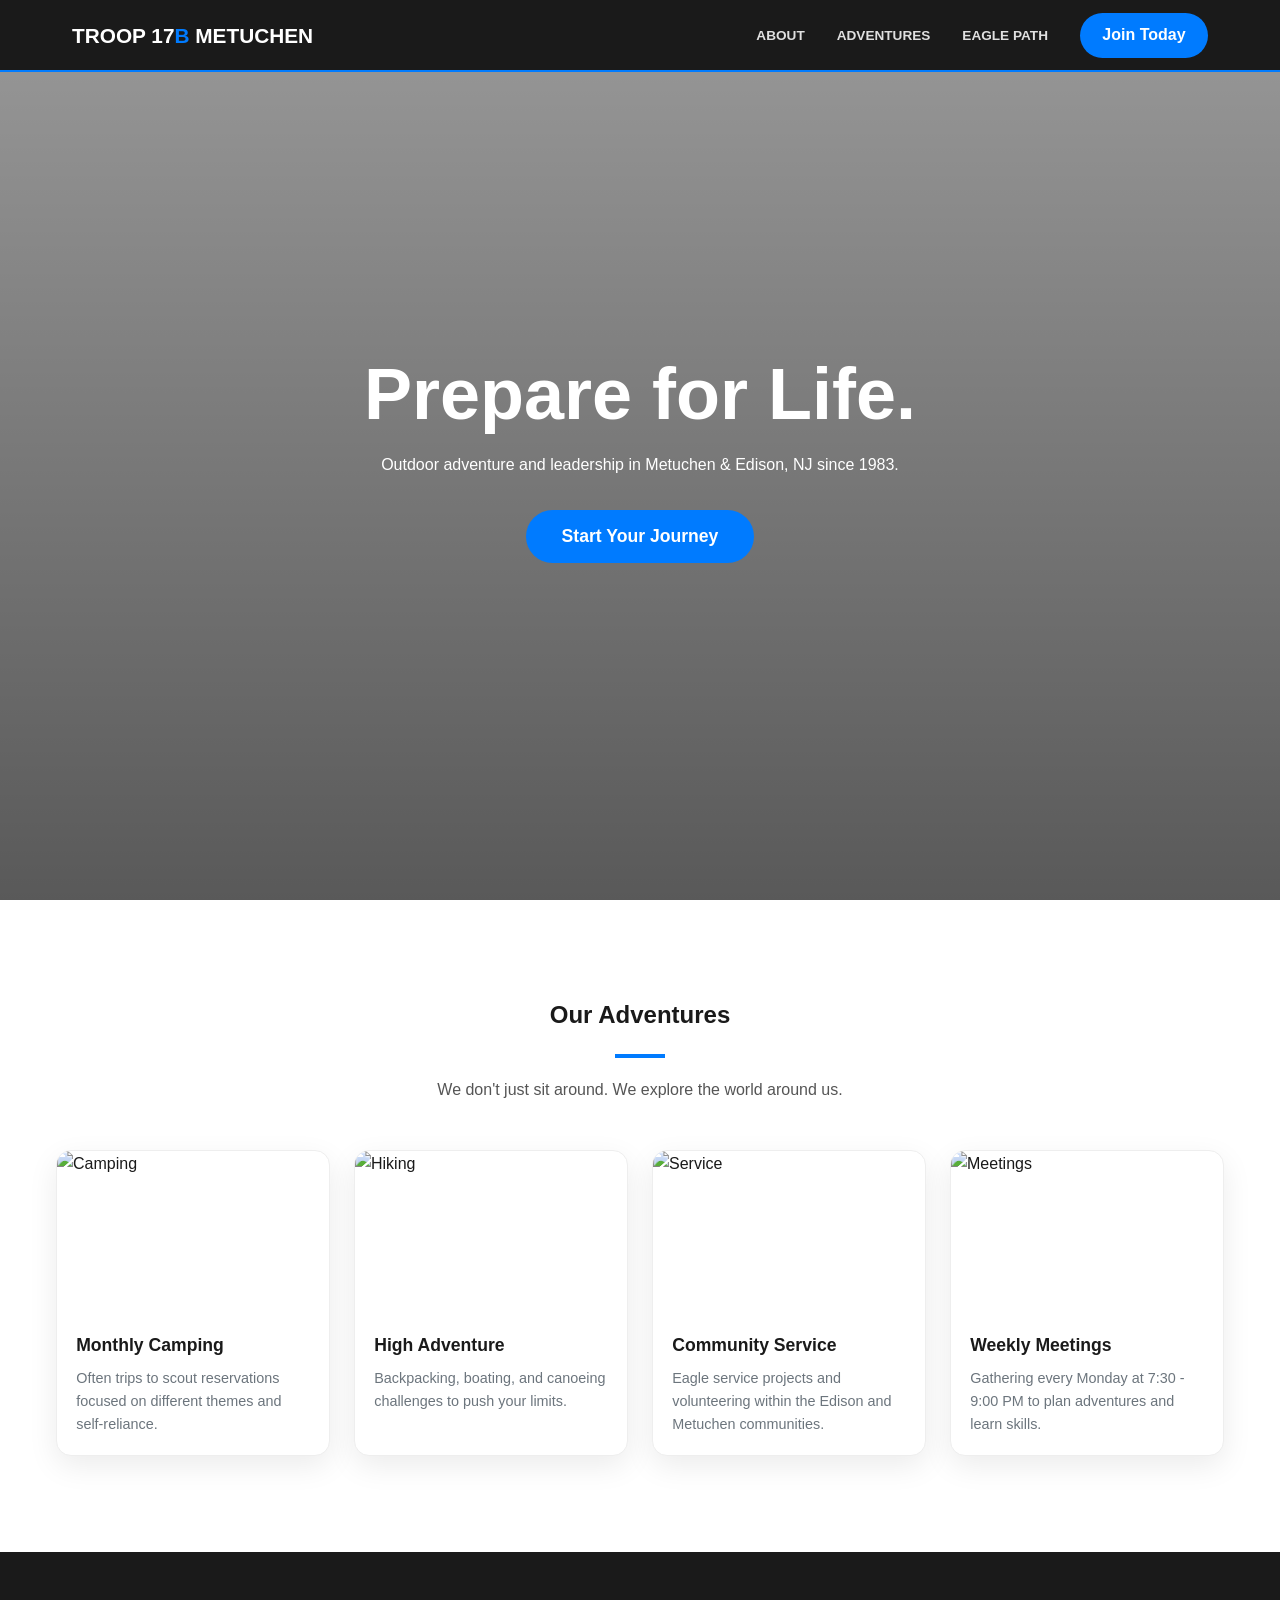
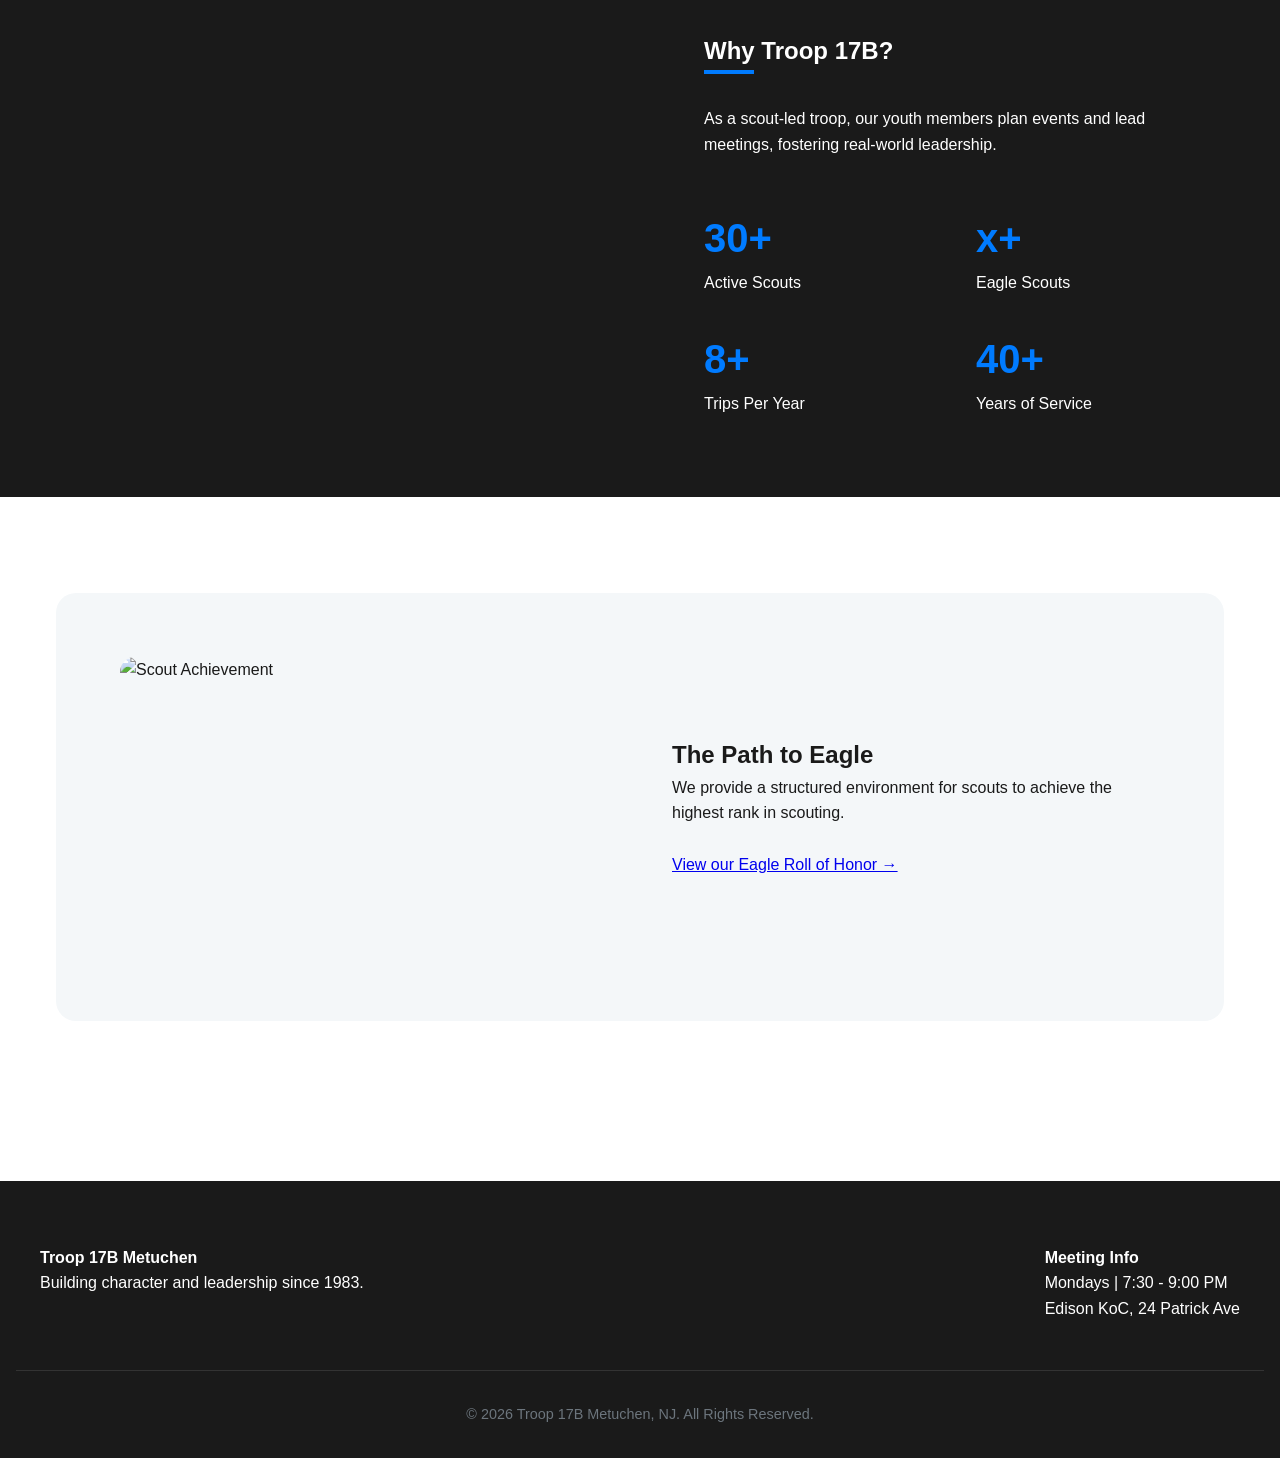
==== commit 9850f14e: "Update index.html" ====
--- a/index.html
+++ b/index.html
@@ -3,418 +3,20 @@
 <head>
     <meta charset="UTF-8">
     <meta name="viewport" content="width=device-width, initial-scale=1.0">
-    <title>Troop 17 Edison/Metuchen | Scouts BSA</title>
-    <style>
-        /* --- CSS --- */
-        :root {
-            --bsa-red: #CE1126;
-            --bsa-navy: #003F87;
-            --bsa-olive: #657246;
-            --bsa-gold: #D69A2C;
-            --text-dark: #1f2937;
-            --text-light: #6b7280;
-            --bg-light: #f3f4f6;
-            --white: #ffffff;
-            --shadow: 0 4px 6px -1px rgba(0, 0, 0, 0.1), 0 2px 4px -1px rgba(0, 0, 0, 0.06);
-            --radius: 0.75rem;
-        }
-
-        /* --- RESET & BASE STYLES --- */
-        * {
-            margin: 0;
-            padding: 0;
-            box-sizing: border-box;
-        }
-
-        body {
-            font-family: 'Segoe UI', system-ui, -apple-system, sans-serif;
-            line-height: 1.6;
-            color: var(--text-dark);
-            background-color: var(--bg-light);
-            scroll-behavior: smooth;
-        }
-
-        a { text-decoration: none; color: inherit; transition: 0.3s; }
-        ul { list-style: none; }
-        img { width: 100%; display: block; object-fit: cover; }
-
-        /* --- NAVIGATION --- */
-        header {
-            background-color: var(--white);
-            box-shadow: var(--shadow);
-            position: fixed;
-            width: 100%;
-            top: 0;
-            z-index: 1000;
-        }
-
-        .navbar {
-            max-width: 1200px;
-            margin: 0 auto;
-            padding: 1rem 1.5rem;
-            display: flex;
-            justify-content: space-between;
-            align-items: center;
-        }
-
-        .logo {
-            font-size: 1.5rem;
-            font-weight: 800;
-            color: var(--bsa-navy);
-            display: flex;
-            align-items: center;
-            gap: 0.5rem;
-        }
-
-        .logo span { color: var(--bsa-red); }
-
-        .nav-menu {
-            display: flex;
-            gap: 2rem;
-            align-items: center;
-        }
-
-        .nav-link {
-            font-weight: 600;
-            color: var(--text-dark);
-            font-size: 0.95rem;
-        }
-
-        .nav-link:hover { color: var(--bsa-red); }
-
-        .btn-primary {
-            background-color: var(--bsa-red);
-            color: white;
-            padding: 0.6rem 1.5rem;
-            border-radius: 50px;
-            font-weight: 600;
-            box-shadow: 0 4px 14px rgba(206, 17, 38, 0.3);
-        }
-
-        .btn-primary:hover {
-            background-color: #a30d1e;
-            transform: translateY(-2px);
-        }
-
-        .hamburger {
-            display: none;
-            cursor: pointer;
-        }
-
-        .bar {
-            display: block;
-            width: 25px;
-            height: 3px;
-            margin: 5px auto;
-            background-color: var(--text-dark);
-            transition: all 0.3s ease-in-out;
-        }
-
-        /* --- HERO SECTION --- */
-        .hero {
-            position: relative;
-            height: 90vh;
-            min-height: 600px;
-            /* High quality Unsplash image: Camping/Outdoors */
-            background: linear-gradient(rgba(0, 63, 135, 0.4), rgba(0, 0, 0, 0.6)), url('https://images.unsplash.com/photo-1478131143081-80f7f84ca84d?ixlib=rb-4.0.3&auto=format&fit=crop&w=2070&q=80');
-            background-size: cover;
-            background-position: center;
-            display: flex;
-            align-items: center;
-            justify-content: center;
-            text-align: center;
-            color: white;
-            margin-top: 60px;
-        }
-
-        .hero-content {
-            max-width: 800px;
-            padding: 2rem;
-            /* Glassmorphism effect */
-            background: rgba(255, 255, 255, 0.1);
-            backdrop-filter: blur(10px);
-            border-radius: var(--radius);
-            border: 1px solid rgba(255, 255, 255, 0.2);
-        }
-
-        .hero-title {
-            font-size: 3.5rem;
-            font-weight: 800;
-            margin-bottom: 1rem;
-            line-height: 1.2;
-            text-shadow: 0 2px 4px rgba(0,0,0,0.3);
-        }
-
-        .hero-subtitle {
-            font-size: 1.25rem;
-            margin-bottom: 2rem;
-            opacity: 0.9;
-        }
-
-        /* --- SECTIONS GENERAL --- */
-        section {
-            padding: 5rem 1.5rem;
-            max-width: 1200px;
-            margin: 0 auto;
-        }
-
-        .section-header {
-            text-align: center;
-            margin-bottom: 4rem;
-        }
-
-        .section-header h2 {
-            font-size: 2.5rem;
-            color: var(--bsa-navy);
-            margin-bottom: 1rem;
-        }
-
-        .divider {
-            height: 4px;
-            width: 80px;
-            background: var(--bsa-red);
-            margin: 0 auto;
-            border-radius: 2px;
-        }
-
-        /* --- THREE PILLARS (Grid with Images) --- */
-        .pillars-grid {
-            display: grid;
-            grid-template-columns: repeat(auto-fit, minmax(300px, 1fr));
-            gap: 2rem;
-        }
-
-        .card {
-            background: var(--white);
-            border-radius: var(--radius);
-            overflow: hidden;
-            box-shadow: var(--shadow);
-            transition: transform 0.3s ease;
-            height: 100%;
-            display: flex;
-            flex-direction: column;
-        }
-
-        .card:hover {
-            transform: translateY(-5px);
-            box-shadow: 0 10px 15px -3px rgba(0, 0, 0, 0.1);
-        }
-
-        .card-image {
-            height: 200px;
-            overflow: hidden;
-        }
-
-        .card-image img {
-            transition: transform 0.5s ease;
-        }
-
-        .card:hover .card-image img {
-            transform: scale(1.05);
-        }
-
-        .card-content {
-            padding: 1.5rem;
-            flex-grow: 1;
-            display: flex;
-            flex-direction: column;
-        }
-
-        .card h3 {
-            color: var(--bsa-navy);
-            margin-bottom: 0.5rem;
-            font-size: 1.4rem;
-        }
-
-        .card p {
-            color: var(--text-light);
-            margin-bottom: 1rem;
-        }
-
-        /* --- ABOUT / STATS SECTION --- */
-        .about-section {
-            background-color: var(--bsa-navy);
-            color: white;
-            border-radius: var(--radius);
-            margin: 4rem auto;
-            overflow: hidden;
-            display: grid;
-            grid-template-columns: 1fr 1fr;
-        }
-
-        .about-content {
-            padding: 4rem 3rem;
-            display: flex;
-            flex-direction: column;
-            justify-content: center;
-        }
-
-        .about-image {
-            /* Image: Scouts Group/Hiking */
-            background: url('https://images.unsplash.com/photo-1517164850305-99a3e65bb47e?ixlib=rb-4.0.3&auto=format&fit=crop&w=1000&q=80') center/cover;
-            min-height: 400px;
-        }
-
-        .stat-grid {
-            display: grid;
-            grid-template-columns: 1fr 1fr;
-            gap: 2rem;
-            margin-top: 2rem;
-        }
-
-        .stat-item h4 {
-            font-size: 2.5rem;
-            color: var(--bsa-gold);
-            margin-bottom: 0.2rem;
-        }
-
-        /* --- EAGLE SCOUT & RANK --- */
-        .rank-container {
-            display: grid;
-            grid-template-columns: 1fr 2fr;
-            gap: 3rem;
-            align-items: center;
-            background: white;
-            padding: 3rem;
-            border-radius: var(--radius);
-            box-shadow: var(--shadow);
-            border-left: 6px solid var(--bsa-olive);
-        }
-
-        .rank-icon img {
-            /* Image: American Flag / Badge context */
-            width: 100%;
-            height: 300px;
-            border-radius: var(--radius);
-            object-fit: cover;
-        }
-
-        /* --- CONTACT SECTION --- */
-        .contact-wrapper {
-            background: white;
-            border-radius: var(--radius);
-            box-shadow: var(--shadow);
-            overflow: hidden;
-        }
-
-        .contact-map {
-            width: 100%;
-            height: 300px;
-            background-color: #ddd;
-            display: flex;
-            align-items: center;
-            justify-content: center;
-            color: #666;
-            font-weight: bold;
-            background: url('https://images.unsplash.com/photo-1524661135-423995f22d0b?ixlib=rb-4.0.3&auto=format&fit=crop&w=1774&q=80') center/cover;
-            position: relative;
-        }
-        
-        .map-overlay {
-            background: rgba(0,0,0,0.6);
-            width: 100%;
-            height: 100%;
-            display: flex;
-            align-items: center;
-            justify-content: center;
-            color: white;
-            flex-direction: column;
-        }
-
-        .contact-form {
-            padding: 3rem;
-        }
-
-        .form-group {
-            margin-bottom: 1.5rem;
-        }
-
-        .form-group label {
-            display: block;
-            margin-bottom: 0.5rem;
-            font-weight: 600;
-        }
-
-        .form-control {
-            width: 100%;
-            padding: 0.8rem;
-            border: 1px solid #ddd;
-            border-radius: 6px;
-            font-size: 1rem;
-        }
-
-        /* --- FOOTER --- */
-        footer {
-            background-color: #1a1a1a;
-            color: #aaa;
-            padding: 3rem 1.5rem;
-            margin-top: 4rem;
-        }
-
-        .footer-content {
-            max-width: 1200px;
-            margin: 0 auto;
-            display: grid;
-            grid-template-columns: repeat(auto-fit, minmax(200px, 1fr));
-            gap: 2rem;
-        }
-
-        .footer-col h4 {
-            color: white;
-            margin-bottom: 1rem;
-        }
-
-        .footer-bottom {
-            text-align: center;
-            margin-top: 3rem;
-            padding-top: 2rem;
-            border-top: 1px solid #333;
-            font-size: 0.9rem;
-        }
-
-        /* --- RESPONSIVE --- */
-        @media (max-width: 768px) {
-            .hamburger { display: block; z-index: 1001; }
-            .hamburger.active .bar:nth-child(2) { opacity: 0; }
-            .hamburger.active .bar:nth-child(1) { transform: translateY(8px) rotate(45deg); }
-            .hamburger.active .bar:nth-child(3) { transform: translateY(-8px) rotate(-45deg); }
-
-            .nav-menu {
-                position: fixed;
-                left: -100%;
-                top: 0;
-                flex-direction: column;
-                background-color: white;
-                width: 100%;
-                height: 100vh;
-                padding-top: 5rem;
-                transition: 0.3s;
-                box-shadow: 0 0 10px rgba(0,0,0,0.1);
-            }
-
-            .nav-menu.active { left: 0; }
-            
-            .hero-title { font-size: 2.5rem; }
-            .about-section { grid-template-columns: 1fr; }
-            .about-image { height: 250px; min-height: auto; }
-            .rank-container { grid-template-columns: 1fr; }
-            .rank-icon img { height: 200px; }
-        }
-    </style>
+    <title>Troop 17B Metuchen | Scouts BSA</title>
+    <link rel="stylesheet" href="style.css">
 </head>
 <body>
 
-    <!-- NAVIGATION -->
     <header>
         <nav class="navbar">
-            <a href="#" class="logo">TROOP 17 <span>Metuchen, NJ</span></a>
+            <a href="#" class="logo">TROOP 17<span>B</span> METUCHEN</a>
             
             <ul class="nav-menu">
-                <li><a href="#home" class="nav-link">Home</a></li>
-                <li><a href="#about" class="nav-link">About Us</a></li>
-                <li><a href="#activities" class="nav-link">Activities</a></li>
-                <li><a href="#resources" class="nav-link">Resources</a></li>
-                <li><a href="#contact" class="btn-primary">Join Today</a></li>
+                <li><a href="#about" class="nav-link">About</a></li>
+                <li><a href="#activities" class="nav-link">Adventures</a></li>
+                <li><a href="#advancement" class="nav-link">Eagle Path</a></li>
+                <li><a href="join.html" class="btn-primary">Join Today</a></li>
             </ul>
 
             <div class="hamburger">
@@ -425,67 +27,71 @@
         </nav>
     </header>
 
-    <!-- HERO SECTION -->
-    <section id="home" class="hero">
+    <section id="home" class="hero full-bleed">
         <div class="hero-content">
             <h1 class="hero-title">Prepare for Life.</h1>
-            <p class="hero-subtitle">Serving the youth of Edison & Metuchen, NJ with adventure and leadership since 1983.</p>
-            <a href="#contact" class="btn-primary" style="font-size: 1.1rem; padding: 0.8rem 2rem;">Start Your Adventure</a>
+            <p class="hero-subtitle">Outdoor adventure and leadership in Metuchen & Edison, NJ since 1983.</p>
+            <a href="join.html" class="btn-primary hero-btn">Start Your Journey</a>
         </div>
     </section>
 
-    <!-- WHAT WE DO (Cards with Real Images) -->
     <section id="activities">
         <div class="section-header">
             <h2>Our Adventures</h2>
             <div class="divider"></div>
-            <p style="margin-top: 1rem; color: var(--text-light);">We don't just sit around. We explore the world around us.</p>
+            <p style="margin-top: 1rem; color: #555;">We don't just sit around. We explore the world around us.</p>
         </div>
 
         <div class="pillars-grid">
-            <!-- Card 1: Camping -->
             <div class="card">
                 <div class="card-image">
-                    <img src="https://images.unsplash.com/photo-1523987355523-c7b5b0dd90a7?ixlib=rb-4.0.3&auto=format&fit=crop&w=800&q=80" alt="Camping Tent at Night">
+                    <img src="https://images.unsplash.com/photo-1523987355523-c7b5b0dd90a7?auto=format&fit=crop&w=800&q=80" alt="Camping">
                 </div>
                 <div class="card-content">
                     <h3>Monthly Camping</h3>
-                    <p>From local state parks to high adventure bases, we camp year-round, learning survival skills and self-reliance.</p>
+                    <p>Often trips to scout reservations focused on different themes and self-reliance.</p>
                 </div>
             </div>
 
-            <!-- Card 2: Hiking/Outdoors -->
             <div class="card">
                 <div class="card-image">
-                    <img src="https://images.unsplash.com/photo-1551632811-561732d1e306?ixlib=rb-4.0.3&auto=format&fit=crop&w=800&q=80" alt="Hiking Boots on Trail">
+                    <img src="https://images.unsplash.com/photo-1551632811-561732d1e306?auto=format&fit=crop&w=800&q=80" alt="Hiking">
                 </div>
                 <div class="card-content">
                     <h3>High Adventure</h3>
-                    <p>Backpacking, canoeing, and climbing. We challenge our scouts to push their limits and build confidence.</p>
+                    <p>Backpacking, boating, and canoeing challenges to push your limits.</p>
                 </div>
             </div>
 
-            <!-- Card 3: Service -->
             <div class="card">
                 <div class="card-image">
-                    <img src="https://images.unsplash.com/photo-1593113598332-cd288d649433?ixlib=rb-4.0.3&auto=format&fit=crop&w=800&q=80" alt="Planting Trees Community Service">
+                    <img src="https://images.unsplash.com/photo-1593113598332-cd288d649433?auto=format&fit=crop&w=800&q=80" alt="Service">
                 </div>
                 <div class="card-content">
                     <h3>Community Service</h3>
-                    <p>"Do a Good Turn Daily." We are active in Edison and Metuchen, giving back through regular service projects.</p>
+                    <p>Eagle service projects and volunteering within the Edison and Metuchen communities.</p>
+                </div>
+            </div>
+
+            <div class="card">
+                <div class="card-image">
+                    <img src="https://images.unsplash.com/photo-1517048676732-d65bc937f952?auto=format&fit=crop&w=800&q=80" alt="Meetings">
+                </div>
+                <div class="card-content">
+                    <h3>Weekly Meetings</h3>
+                    <p>Gathering every Monday at 7:30 - 9:00 PM to plan adventures and learn skills.</p>
                 </div>
             </div>
         </div>
     </section>
 
-    <!-- ABOUT / STATS -->
-    <section id="about" style="padding: 0;">
+    <section id="about" class="full-bleed" style="padding: 0;">
         <div class="about-section">
             <div class="about-image"></div>
             <div class="about-content">
-                <h2>Why Troop 17?</h2>
-                <div class="divider" style="margin: 0 0 2rem 0; background: var(--bsa-gold);"></div>
-                <p>We are a scout-led troop. This means the youth make decisions, plan events, and lead meetings. Adults are there to guide and ensure safety, but the leadership journey belongs to the scouts.</p>
+                <h2>Why Troop 17B?</h2>
+                <div class="divider" style="margin: 0 0 2rem 0; background: var(--accent-blue);"></div>
+                <p>As a scout-led troop, our youth members plan events and lead meetings, fostering real-world leadership.</p>
                 
                 <div class="stat-grid">
                     <div class="stat-item">
@@ -497,7 +103,7 @@
                         <p>Eagle Scouts</p>
                     </div>
                     <div class="stat-item">
-                        <h4>~12</h4>
+                        <h4>8+</h4>
                         <p>Trips Per Year</p>
                     </div>
                     <div class="stat-item">
@@ -509,87 +115,38 @@
         </div>
     </section>
 
-    <!-- EAGLE SCOUT & ADVANCEMENT -->
     <section id="advancement">
         <div class="rank-container">
             <div class="rank-icon">
-                <img src="https://images.unsplash.com/photo-1574096079513-d82599602950?ixlib=rb-4.0.3&auto=format&fit=crop&w=800&q=80" alt="American Flag">
+                <img src="https://images.unsplash.com/photo-1508913449378-01b9b8174e46?auto=format&fit=crop&w=800&q=80" alt="Scout Achievement">
             </div>
             <div>
-                <h2 style="color: var(--bsa-navy);">The Path to Eagle</h2>
-                <p>Troop 17 has a proud history of guiding young men to the rank of Eagle Scout. Through merit badges, leadership positions, and a final service project, scouts learn skills that set them apart for college and careers.</p>
+                <h2>The Path to Eagle</h2>
+                <p>We provide a structured environment for scouts to achieve the highest rank in scouting.</p>
                 <br>
-                <a href="#" style="color: var(--bsa-red); font-weight: bold;">View our Eagle Roll of Honor &rarr;</a>
+                <a href="#" class="accent-link">View our Eagle Roll of Honor &rarr;</a>
             </div>
         </div>
     </section>
 
-    <!-- CONTACT SECTION -->
-    <section id="contact">
-        <div class="section-header">
-            <h2>Join our  Troop</h2>
-            <div class="divider"></div>
-        </div>
-
-        <div class="contact-wrapper">
-            <div class="contact-map">
-                <div class="map-overlay" style="text-align: center;">
-                    <h3>Meeting Location</h3>
-                    <p>Edison / Metuchen Area</p>
-                    <p>7:30 - 9:00 pm on Mondays<br>Edison KoC, 24 Patrick Ave, Edison, NJ 08837</p>
-                </div>
-            </div>
-            
-            <div class="contact-form">
-                <h3 style="margin-bottom: 1.5rem; color: var(--bsa-navy);">Send us a Message</h3>
-                <form onsubmit="event.preventDefault(); alert('In a real site, this would email the Scoutmaster!');">
-                    <div class="form-group">
-                        <label>Name</label>
-                        <input type="text" class="form-control" placeholder="Parent or Guardian Name">
-                    </div>
-                    <div class="form-group">
-                        <label>Email</label>
-                        <input type="email" class="form-control" placeholder="your@email.com">
-                    </div>
-                    <div class="form-group">
-                        <label>Message</label>
-                        <textarea class="form-control" rows="4" placeholder="I'm interested in joining..."></textarea>
-                    </div>
-                    <button type="submit" class="btn-primary" style="width: 100%;">Send Message</button>
-                </form>
-            </div>
-        </div>
-    </section>
-
-    <!-- FOOTER -->
     <footer>
         <div class="footer-content">
             <div class="footer-col">
-                <h4>Troop 17 Metuchen, NJ</h4>
-                <p>Developing future leaders in Edison and Metuchen through the timeless values of the Scout Oath and Law.</p>
+                <h4>Troop 17B Metuchen</h4>
+                <p>Building character and leadership since 1983.</p>
             </div>
             <div class="footer-col">
-                <h4>Quick Links</h4>
-                <ul>
-                    <li><a href="#about">About</a></li>
-                    <li><a href="#activities">Calendar</a></li>
-                    <li><a href="#">Parent Resources</a></li>
-                    <li><a href="#">Pay Dues</a></li>
-                </ul>
-            </div>
-            <div class="footer-col">
-                <h4>Scout Law</h4>
-                <p style="font-size: 0.85rem; font-style: italic;">Trustwothy, Loyal, Helpful, Friendly, Courteous, Kind, Obedient, Cheerful, Thrifty, Brave, Clean, and Reverent.</p>
+                <h4>Meeting Info</h4>
+                <p>Mondays | 7:30 - 9:00 PM</p>
+                <p>Edison KoC, 24 Patrick Ave</p>
             </div>
         </div>
         <div class="footer-bottom">
-            <!-- <p>&copy; 2025 Troop 17 Edison/Metuchen. All Rights Reserved. Not officially affiliated with the BSA National Council.</p> -->
+            <p>&copy; 2026 Troop 17B Metuchen, NJ. All Rights Reserved.</p>
         </div>
     </footer>
 
-    <!-- JAVASCRIPT -->
-    <!--<script>
-        // Mobile Menu Toggle
+    <script>
         const hamburger = document.querySelector('.hamburger');
         const navMenu = document.querySelector('.nav-menu');
 
@@ -598,11 +155,10 @@
             navMenu.classList.toggle('active');
         });
 
-        // Close menu when clicking a link
         document.querySelectorAll('.nav-link').forEach(n => n.addEventListener('click', () => {
             hamburger.classList.remove('active');
             navMenu.classList.remove('active');
         }));
-    </script> -->
+    </script> 
 </body>
 </html>
--- a/style.css
+++ b/style.css
@@ -0,0 +1,243 @@
+/* --- UNIVERSAL RESET --- */
+:root {
+    --primary-black: #1a1a1a;
+    --accent-blue: #007bff;
+    --dark-blue: #0056b3;
+    --soft-white: #ffffff;
+    --light-gray: #f4f7f9;
+    --gray-text: #6c757d;
+    --shadow: 0 10px 30px rgba(0,0,0,0.08);
+}
+
+* { 
+    margin: 0; 
+    padding: 0; 
+    box-sizing: border-box; 
+}
+
+body {
+    font-family: 'Segoe UI', Roboto, Helvetica, Arial, sans-serif;
+    line-height: 1.6;
+    background-color: var(--soft-white);
+    color: var(--primary-black);
+    overflow-x: hidden; 
+    width: 100%;
+}
+
+/* --- NAVIGATION --- */
+header {
+    background: var(--primary-black);
+    padding: 0.8rem 0;
+    position: fixed;
+    width: 100%;
+    top: 0;
+    z-index: 1000;
+    border-bottom: 2px solid var(--accent-blue);
+}
+
+.navbar {
+    max-width: 1200px;
+    margin: 0 auto;
+    display: flex;
+    justify-content: space-between;
+    align-items: center;
+    padding: 0 2rem;
+}
+
+.logo { color: white; font-size: 1.3rem; font-weight: 800; text-decoration: none; }
+.logo span { color: var(--accent-blue); }
+
+.nav-menu { display: flex; gap: 2rem; align-items: center; list-style: none; }
+
+.nav-link {
+    color: #e0e0e0;
+    text-decoration: none;
+    font-weight: 600;
+    font-size: 0.85rem;
+    text-transform: uppercase;
+}
+
+.btn-primary {
+    background: var(--accent-blue);
+    color: white;
+    padding: 0.6rem 1.4rem;
+    border-radius: 50px;
+    text-decoration: none;
+    font-weight: bold;
+    display: inline-block;
+    transition: 0.3s;
+    border: none;
+    cursor: pointer;
+}
+
+.btn-primary:hover {
+    background: var(--dark-blue);
+    transform: translateY(-2px);
+}
+
+/* --- HERO SECTION --- */
+.hero {
+    width: 100%;
+    height: 100vh;
+    background: linear-gradient(rgba(0,0,0,0.4), rgba(0,0,0,0.65)), 
+                url('https://images.unsplash.com/photo-1478131143081-80f7f84ca84d?auto=format&fit=crop&w=1600&q=80');
+    background-size: cover;
+    background-position: center;
+    display: flex;
+    align-items: center;
+    justify-content: center;
+    text-align: center;
+    color: white;
+    padding: 0 1rem;
+}
+
+.hero-title { font-size: clamp(2.5rem, 8vw, 4.5rem); font-weight: 900; }
+.hero-btn { margin-top: 2rem; font-size: 1.1rem; padding: 0.8rem 2.2rem; }
+
+/* --- GLOBAL SECTION STYLING --- */
+section { 
+    padding: 6rem 1rem; 
+    max-width: 1200px; 
+    margin: 0 auto; 
+}
+
+.full-bleed {
+    max-width: none;
+    width: 100%;
+    padding-left: 0;
+    padding-right: 0;
+}
+
+.section-header { text-align: center; margin-bottom: 3rem; }
+.divider { width: 50px; height: 4px; background: var(--accent-blue); margin: 1.2rem auto; }
+
+/* --- ADVENTURE CARDS (4 IN A ROW) --- */
+.pillars-grid {
+    display: grid;
+    grid-template-columns: repeat(auto-fit, minmax(220px, 1fr));
+    gap: 1.5rem;
+    margin-top: 3rem;
+    width: 100%;
+}
+
+.card {
+    background: white;
+    border-radius: 15px;
+    overflow: hidden;
+    box-shadow: var(--shadow);
+    border: 1px solid #eee;
+    transition: 0.3s;
+    display: flex;
+    flex-direction: column;
+}
+
+.card:hover { transform: translateY(-10px); }
+.card-image { height: 160px; } 
+.card-image img { width: 100%; height: 100%; object-fit: cover; }
+.card-content { padding: 1.2rem; flex-grow: 1; }
+.card-content h3 { margin-bottom: 0.5rem; font-size: 1.1rem; }
+.card-content p { font-size: 0.9rem; color: var(--gray-text); }
+
+/* --- ABOUT / STATS SECTION --- */
+.about-section { 
+    display: grid; 
+    grid-template-columns: 1fr 1fr; 
+    background: var(--primary-black); 
+    color: white;
+    width: 100%;
+}
+
+.about-image { 
+    background: url('https://images.unsplash.com/photo-1517164850305-99a3e65bb47e?auto=format&fit=crop&w=1000&q=80') center/cover; 
+    min-height: 400px;
+}
+
+.about-content { padding: 5rem 10%; }
+.stat-grid { display: grid; grid-template-columns: 1fr 1fr; gap: 2rem; margin-top: 3rem; }
+.stat-item h4 { font-size: 2.5rem; color: var(--accent-blue); }
+
+/* --- ADVANCEMENT / EAGLE PATH --- */
+.rank-container {
+    display: flex;
+    align-items: center;
+    gap: 4rem;
+    background: var(--light-gray);
+    padding: 4rem;
+    border-radius: 20px;
+    margin-bottom: 4rem;
+}
+
+.rank-icon { flex: 1; border-radius: 15px; overflow: hidden; height: 300px; }
+.rank-icon img { width: 100%; height: 100%; object-fit: cover; }
+.rank-container div { flex: 1.5; }
+
+/* --- JOIN PAGE SPECIFIC --- */
+.join-hero { 
+    height: 50vh; 
+    background: linear-gradient(rgba(0,0,0,0.6), rgba(0,0,0,0.6)), 
+                url('https://images.unsplash.com/photo-1504280390367-361c6d9f38f4?auto=format&fit=crop&w=1600&q=80'); 
+    background-size: cover;
+    background-position: center;
+}
+
+.join-container { padding: 5rem 1rem; max-width: 1200px; margin: 0 auto; }
+.join-grid { display: grid; grid-template-columns: 1fr 1.2fr; gap: 4rem; margin-top: 2rem; }
+
+.step { display: flex; gap: 1.5rem; margin-bottom: 2rem; }
+.step-number { 
+    background: var(--accent-blue); 
+    color: white; width: 40px; height: 40px; 
+    border-radius: 50%; display: flex; align-items: center; 
+    justify-content: center; font-weight: bold; flex-shrink: 0; 
+}
+
+.join-form-card { 
+    background: white; 
+    padding: 3rem; 
+    border-radius: 20px; 
+    box-shadow: var(--shadow); 
+    border: 1px solid #eee; 
+}
+
+.form-group { margin-bottom: 1.5rem; }
+.form-group label { display: block; font-weight: 600; margin-bottom: 0.5rem; }
+.form-group input, .form-group textarea { 
+    width: 100%; 
+    padding: 0.8rem; 
+    border: 1px solid #ddd; 
+    border-radius: 8px; 
+    font-size: 1rem;
+}
+
+/* --- FOOTER --- */
+footer { background: var(--primary-black); color: white; padding: 4rem 1rem 2rem; }
+.footer-content { max-width: 1200px; margin: 0 auto; display: flex; justify-content: space-between; flex-wrap: wrap; gap: 2rem; }
+.footer-bottom { text-align: center; margin-top: 3rem; padding-top: 2rem; border-top: 1px solid #333; font-size: 0.9rem; color: var(--gray-text); }
+
+/* --- MOBILE RESPONSIVENESS --- */
+.hamburger { display: none; cursor: pointer; }
+.bar { display: block; width: 25px; height: 3px; margin: 5px; transition: 0.3s; background: white; }
+
+@media (max-width: 1024px) {
+    .pillars-grid { grid-template-columns: repeat(2, 1fr); }
+}
+
+@media (max-width: 968px) {
+    .rank-container { flex-direction: column; padding: 2rem; gap: 2rem; }
+    .about-section { grid-template-columns: 1fr; }
+    .join-grid { grid-template-columns: 1fr; }
+}
+
+@media (max-width: 768px) {
+    .hamburger { display: block; }
+    .nav-menu { 
+        position: fixed; left: -100%; top: 65px; 
+        flex-direction: column; background: var(--primary-black); 
+        width: 100%; text-align: center; transition: 0.4s; 
+        box-shadow: 0 10px 10px rgba(0,0,0,0.2);
+    }
+    .nav-menu.active { left: 0; }
+    .nav-menu li { margin: 1.5rem 0; }
+    .footer-content { flex-direction: column; text-align: center; }
+    .pillars-grid { grid-template-columns: 1fr; }
+}
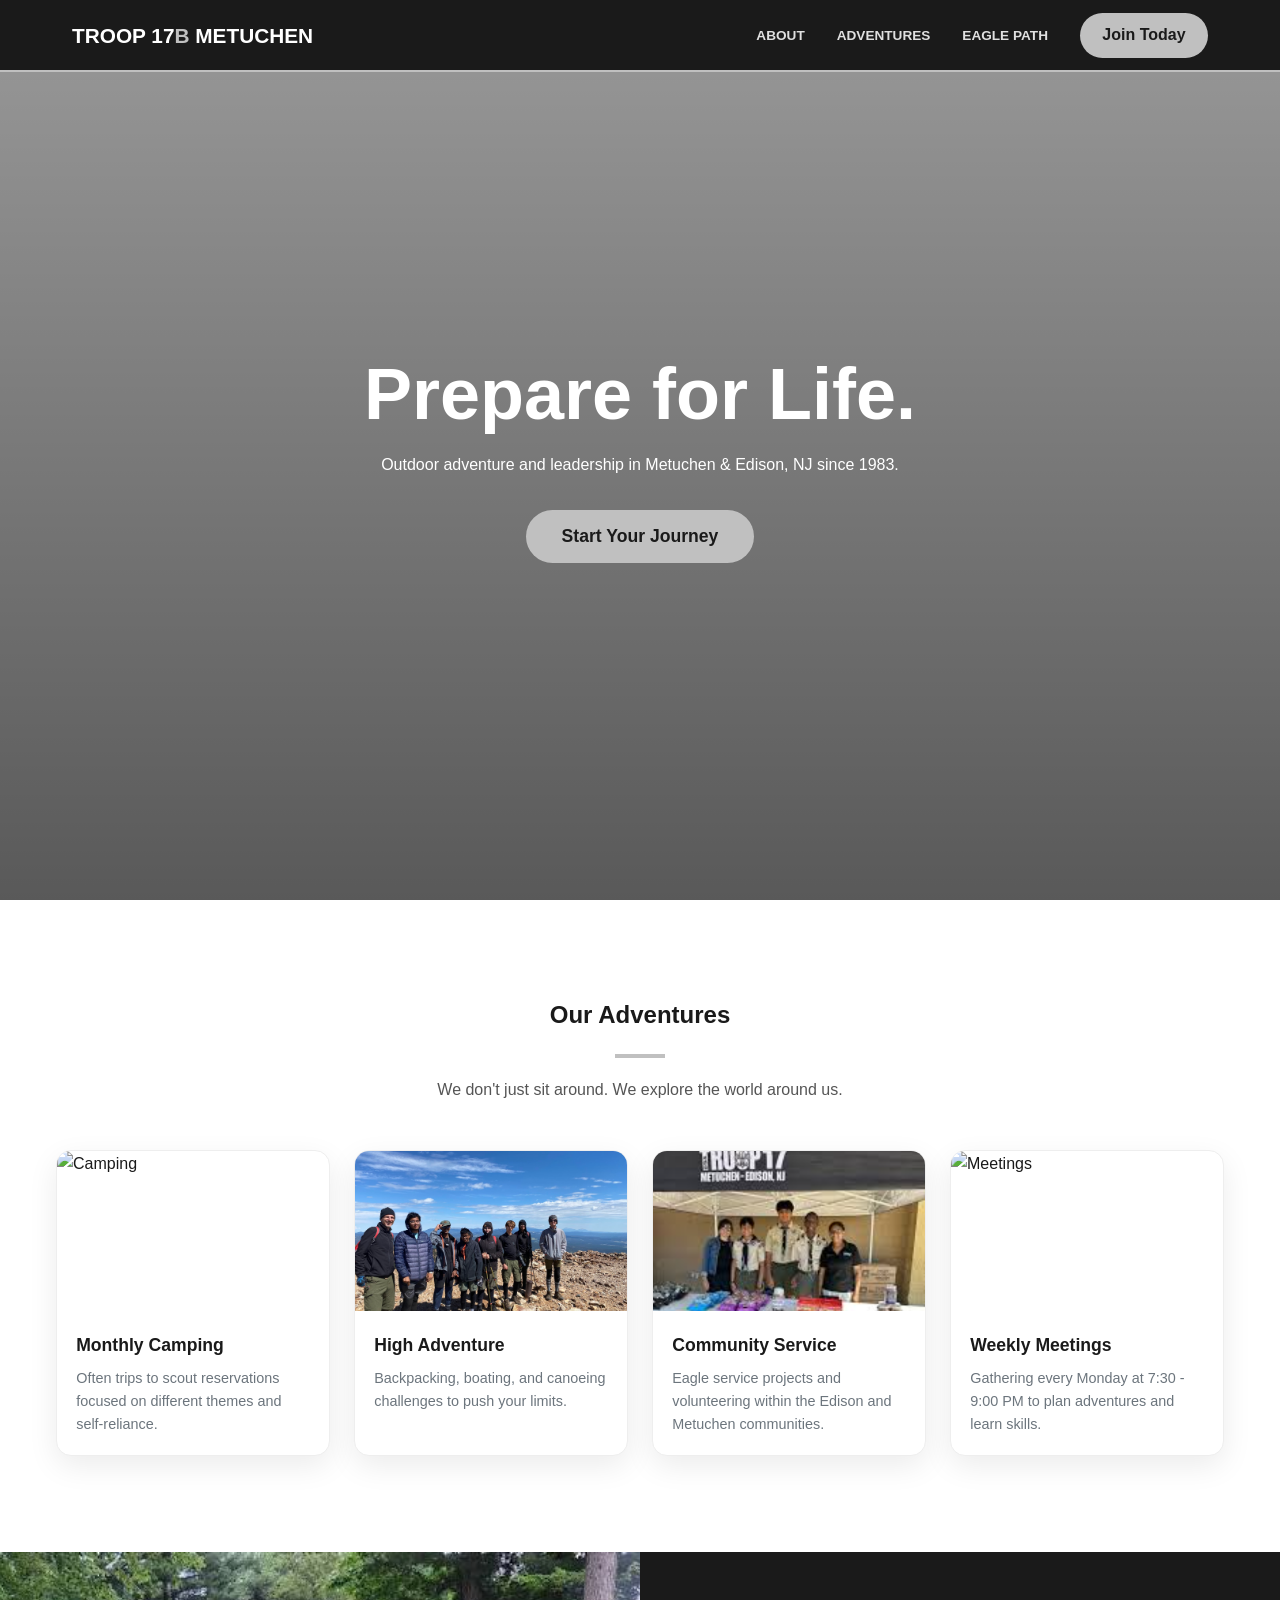
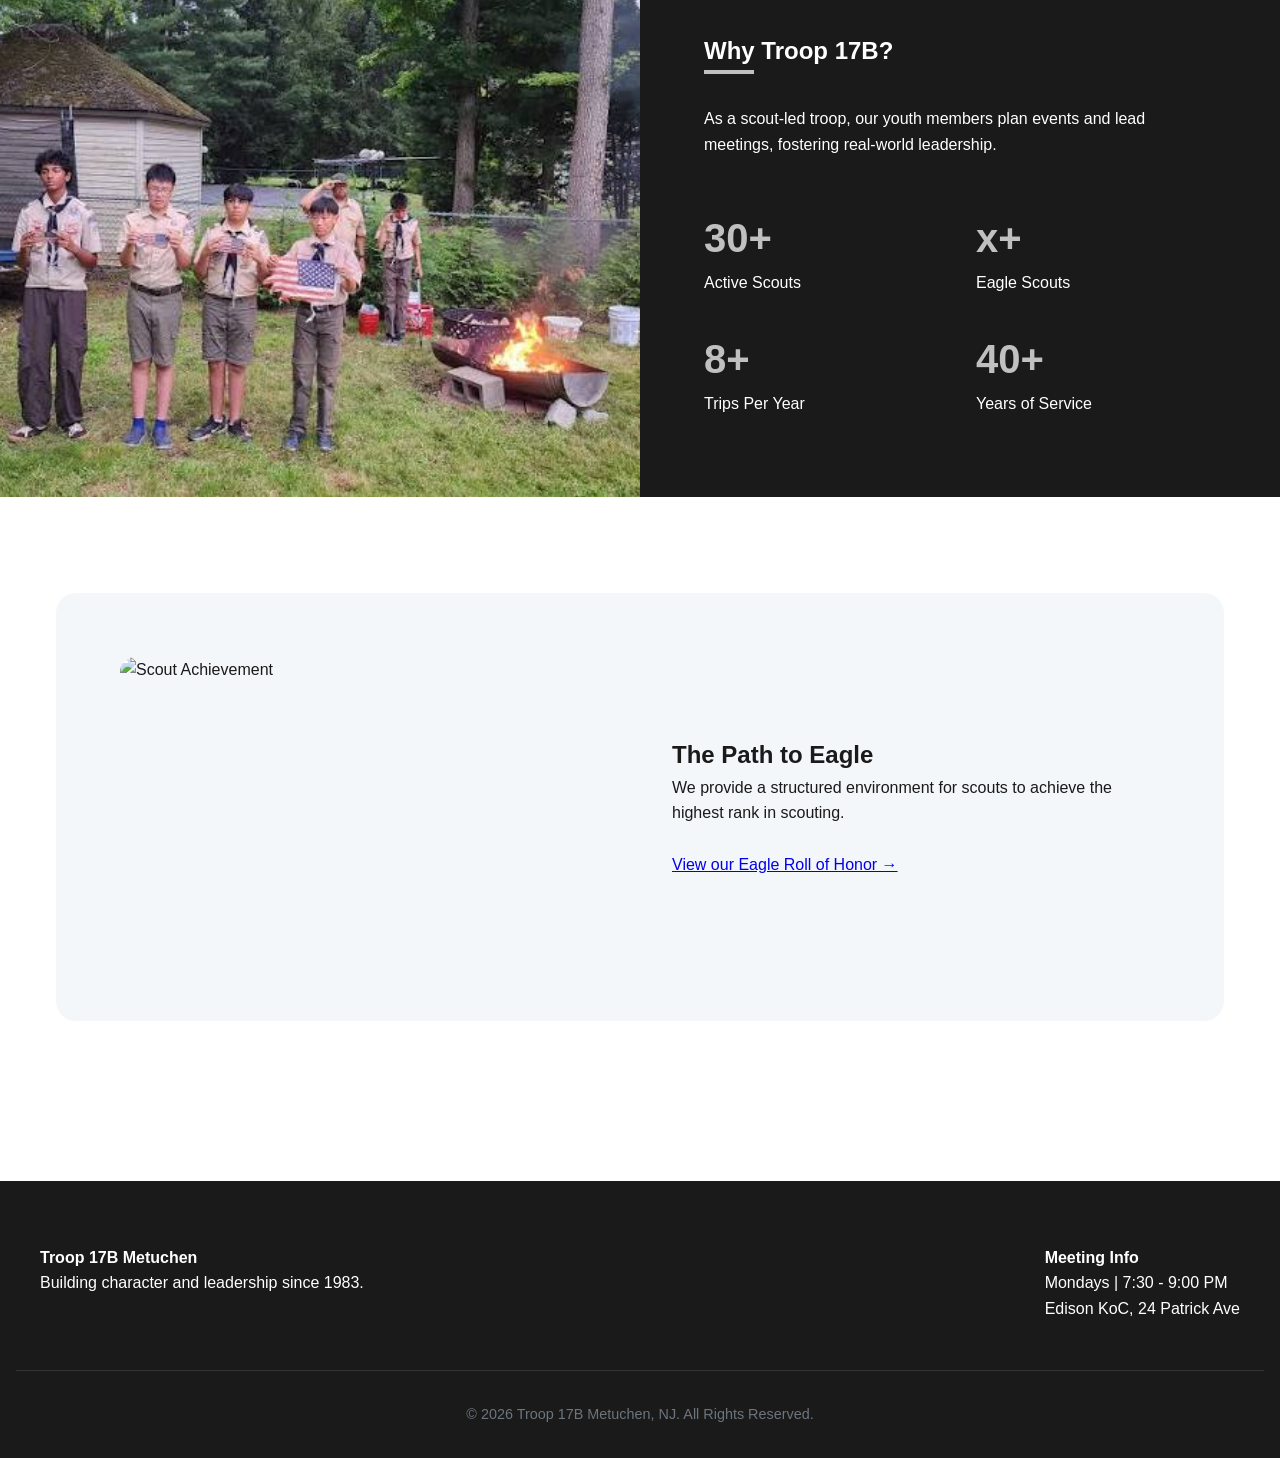
==== commit 07a6d4d9: "2" ====
--- a/index.html
+++ b/index.html
@@ -55,7 +55,7 @@
 
             <div class="card">
                 <div class="card-image">
-                    <img src="https://images.unsplash.com/photo-1551632811-561732d1e306?auto=format&fit=crop&w=800&q=80" alt="Hiking">
+                    <img src="highadv.jpg" alt="Hiking">
                 </div>
                 <div class="card-content">
                     <h3>High Adventure</h3>
@@ -65,7 +65,7 @@
 
             <div class="card">
                 <div class="card-image">
-                    <img src="https://images.unsplash.com/photo-1593113598332-cd288d649433?auto=format&fit=crop&w=800&q=80" alt="Service">
+                    <img src="service.png" alt="Service">
                 </div>
                 <div class="card-content">
                     <h3>Community Service</h3>
--- a/style.css
+++ b/style.css
@@ -1,8 +1,8 @@
 /* --- UNIVERSAL RESET --- */
 :root {
     --primary-black: #1a1a1a;
-    --accent-blue: #007bff;
-    --dark-blue: #0056b3;
+    --accent-blue: #c0c0c0; /* Silver */
+    --dark-blue: #a8a8a8;   /* Hover Silver */
     --soft-white: #ffffff;
     --light-gray: #f4f7f9;
     --gray-text: #6c757d;
@@ -59,7 +59,7 @@
 
 .btn-primary {
     background: var(--accent-blue);
-    color: white;
+    color: #1a1a1a;
     padding: 0.6rem 1.4rem;
     border-radius: 50px;
     text-decoration: none;
@@ -148,7 +148,7 @@
 }
 
 .about-image { 
-    background: url('https://images.unsplash.com/photo-1517164850305-99a3e65bb47e?auto=format&fit=crop&w=1000&q=80') center/cover; 
+    background: url('why.jpg') center/cover; 
     min-height: 400px;
 }
 
